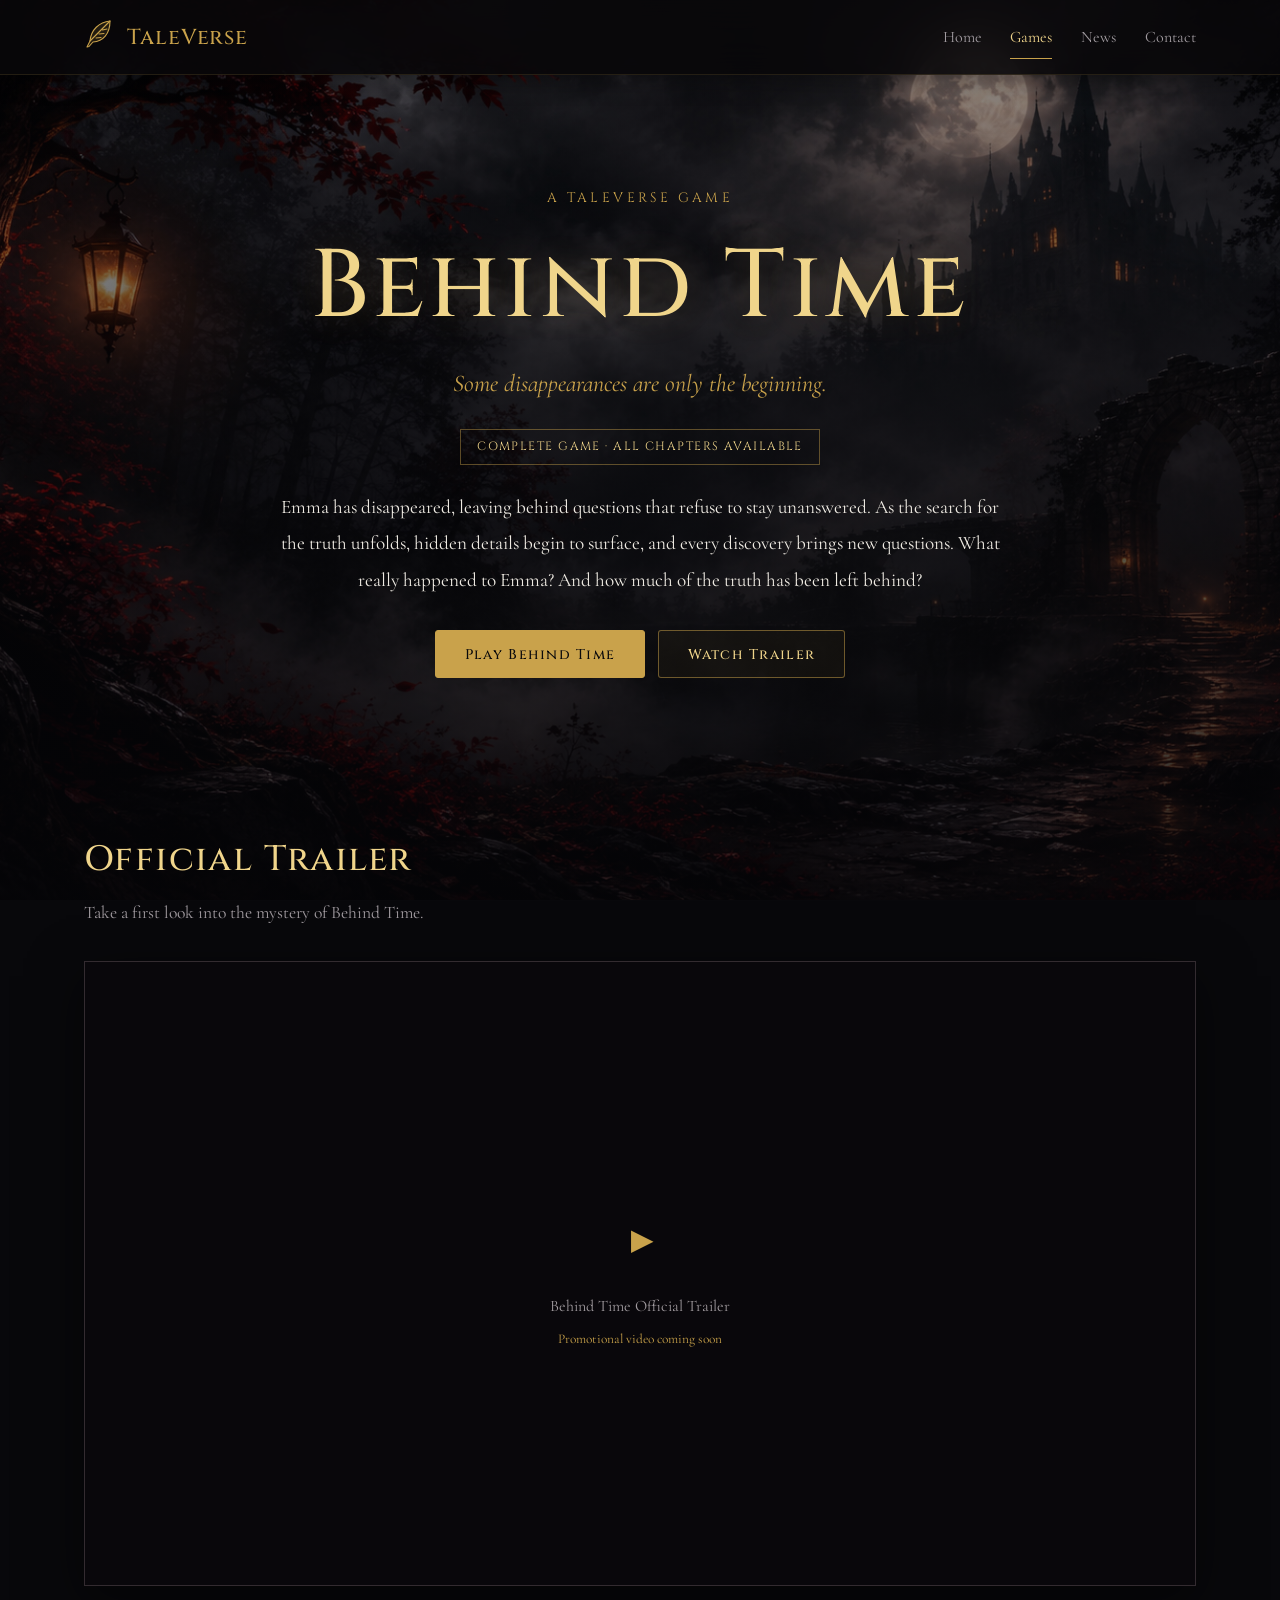
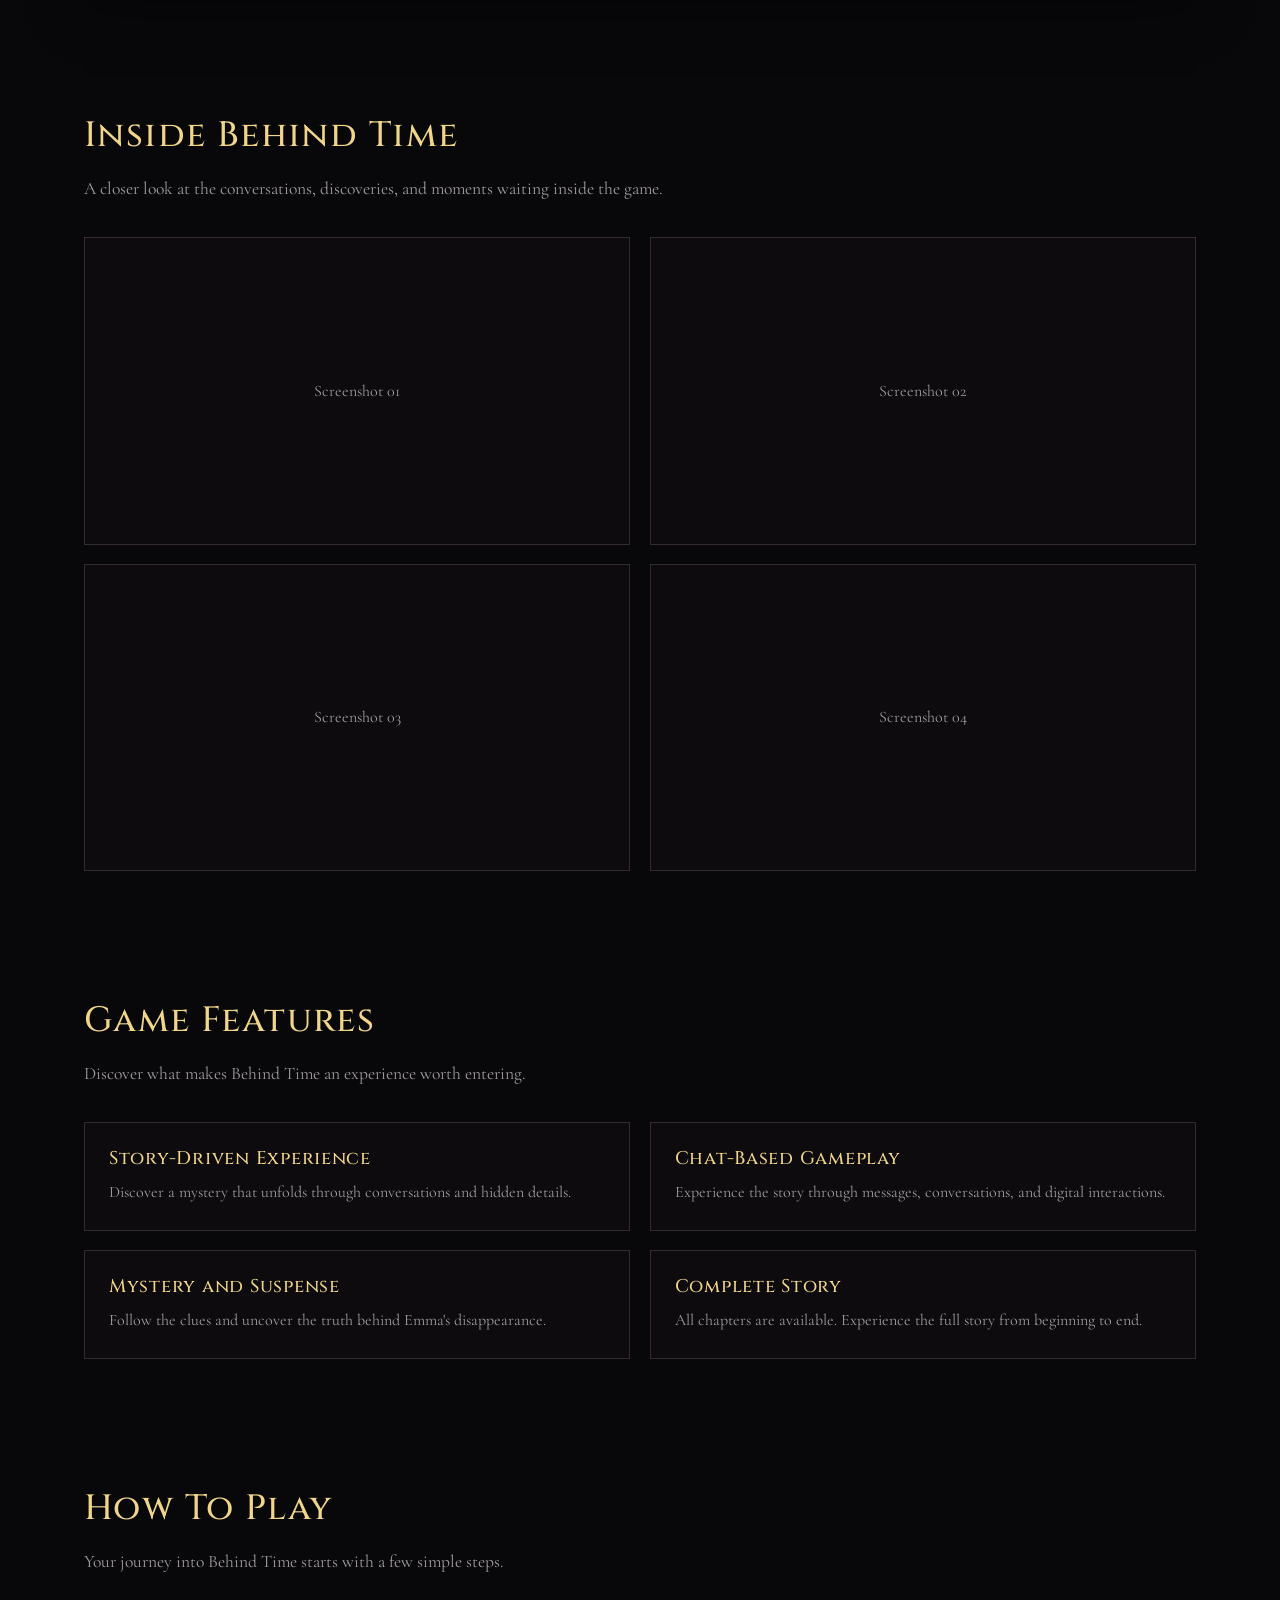
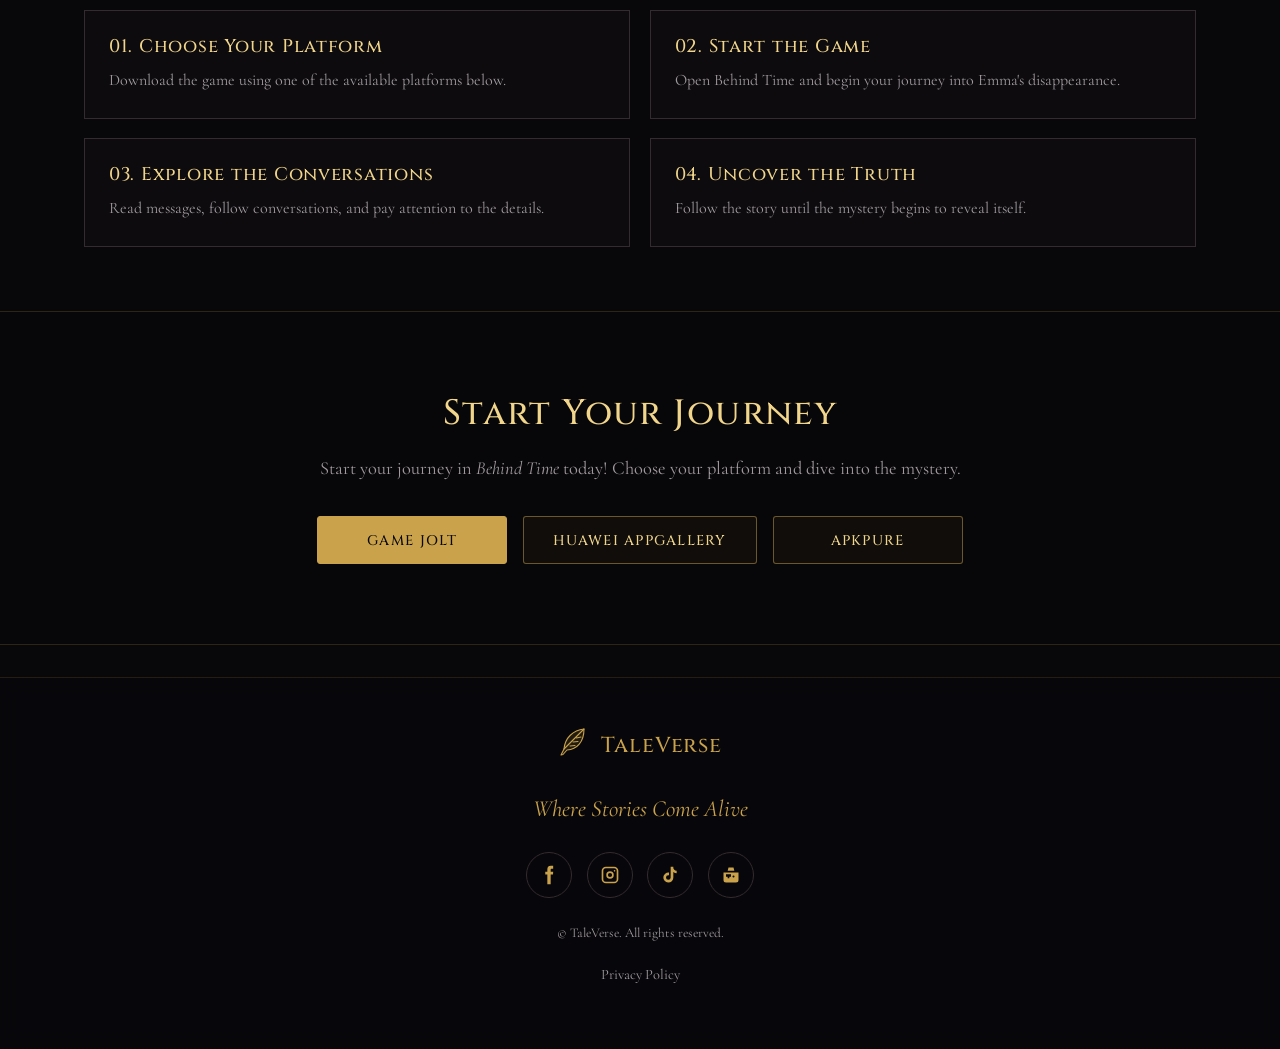
==== behind-time.html @ 03a328e4 "Rename behindTime.html to behind-time.html" ====
<!DOCTYPE html>
<html lang="en">
<head>
  <meta charset="UTF-8">
  <meta name="viewport" content="width=device-width, initial-scale=1">

  <title>Behind Time | TaleVerse</title>

  <meta name="description" content="Emma has disappeared, leaving behind questions that refuse to stay unanswered. Discover Behind Time, a mystery and psychological thriller chat-based game by TaleVerse.">

  <meta property="og:title" content="Behind Time | TaleVerse">
  <meta property="og:description" content="Some disappearances are only the beginning. Enter the mystery of Behind Time.">
  <meta name="theme-color" content="#08080b">

  <link rel="icon" href="/assets/favicon.svg">

  <link rel="preconnect" href="https://fonts.googleapis.com">
  <link rel="preconnect" href="https://fonts.gstatic.com" crossorigin>

  <link href="https://fonts.googleapis.com/css2?family=Cinzel:wght@400;500;600&family=Cormorant+Garamond:ital,wght@0,400;0,600;1,400&display=swap" rel="stylesheet">

  <link rel="stylesheet" href="/assets/style.css">

  <style>
    /* BEHIND TIME PAGE */

    .game-hero {
      min-height: 570px;
      display: flex;
      align-items: center;
      justify-content: center;
      text-align: center;
      padding: 7rem 1.5rem 6rem;
    }

    .game-hero-content {
      max-width: 850px;
      margin: auto;
    }

    .game-label {
      color: var(--gold);
      font-family: "Cinzel", serif;
      font-size: .85rem;
      letter-spacing: .25em;
      text-transform: uppercase;
    }

    .game-hero h1 {
      font-size: clamp(3rem, 9vw, 6rem);
      color: var(--gold2);
      margin: 1rem 0;
      text-shadow: 0 0 35px #c9a24b30;
    }

    .game-subtitle {
      color: var(--gold);
      font-size: 1.5rem;
      font-style: italic;
      margin-bottom: 1.5rem;
    }

    .game-description {
      max-width: 720px;
      margin: 0 auto 2rem;
      color: var(--text);
      font-size: 1.2rem;
      line-height: 1.9;
    }

    .game-status {
      display: inline-block;
      padding: .4rem 1rem;
      border: 1px solid #c9a24b70;
      color: var(--gold2);
      font-family: "Cinzel", serif;
      font-size: .75rem;
      letter-spacing: .12em;
      margin-bottom: 1.5rem;
    }

    .game-buttons {
      display: flex;
      justify-content: center;
      flex-wrap: wrap;
      gap: .8rem;
      margin-top: 2rem;
    }

    .game-section {
      padding: 4rem 0;
    }

    .section-intro {
      max-width: 700px;
      color: var(--mute);
      font-size: 1.1rem;
      margin-top: -1rem;
      margin-bottom: 2rem;
    }

    /* VIDEO */

    .video-frame {
      position: relative;
      width: 100%;
      aspect-ratio: 16 / 9;
      background: rgba(10, 8, 12, .9);
      border: 1px solid var(--line);
      overflow: hidden;
      box-shadow: 0 15px 50px #0008;
    }

    .video-placeholder {
      width: 100%;
      height: 100%;
      display: flex;
      flex-direction: column;
      align-items: center;
      justify-content: center;
      color: var(--mute);
      text-align: center;
      padding: 1.5rem;
    }

    .video-placeholder span {
      font-size: 3rem;
      color: var(--gold);
      margin-bottom: .7rem;
    }

    .video-placeholder p {
      margin: 0;
    }

    .video-placeholder small {
      color: var(--gold);
      margin-top: .5rem;
    }

    .video-frame iframe {
      position: absolute;
      inset: 0;
      width: 100%;
      height: 100%;
      border: 0;
    }

    /* SCREENSHOTS */

    .screenshots-grid {
      display: grid;
      grid-template-columns: repeat(2, minmax(0, 1fr));
      gap: 1.2rem;
    }

    .screenshot-placeholder {
      aspect-ratio: 16 / 9;
      background: rgba(15, 12, 16, .85);
      border: 1px solid var(--line);
      display: flex;
      align-items: center;
      justify-content: center;
      color: var(--mute);
      overflow: hidden;
    }

    .screenshot-placeholder img {
      width: 100%;
      height: 100%;
      object-fit: cover;
    }

    /* FEATURES AND HOW TO PLAY */

    .feature-grid {
      display: grid;
      grid-template-columns: repeat(2, minmax(0, 1fr));
      gap: 1.2rem;
    }

    .feature-item {
      background: rgba(15, 12, 16, .85);
      border: 1px solid var(--line);
      padding: 1.5rem;
      transition: border-color .3s ease;
    }

    .feature-item:hover {
      border-color: #c9a24b80;
    }

    .feature-item h3 {
      color: var(--gold2);
      font-size: 1.15rem;
      margin: 0 0 .5rem;
    }

    .feature-item p {
      color: var(--mute);
      margin: 0;
    }

    /* DOWNLOAD SECTION */

    .download-section {
      text-align: center;
      padding: 5rem 1.5rem;
      background: rgba(8, 7, 10, .78);
      border-top: 1px solid #c9a24b30;
      border-bottom: 1px solid #c9a24b30;
    }

    .download-section h2 {
      margin-bottom: 1rem;
    }

    .download-section p {
      max-width: 650px;
      margin: 0 auto 1.5rem;
      color: var(--mute);
      font-size: 1.15rem;
    }

    .platform-links {
      display: flex;
      justify-content: center;
      flex-wrap: wrap;
      gap: 1rem;
      margin-top: 2rem;
    }

    .platform-links .btn {
      min-width: 190px;
    }

    @media (max-width: 720px) {
      .game-hero {
        min-height: 480px;
        padding: 5rem 1.2rem;
      }

      .game-section {
        padding: 3rem 0;
      }

      .screenshots-grid,
      .feature-grid {
        grid-template-columns: 1fr;
      }

      .game-buttons .btn {
        width: 100%;
        max-width: 280px;
      }

      .platform-links {
        flex-direction: column;
        align-items: center;
      }

      .platform-links .btn {
        width: 100%;
        max-width: 300px;
      }
    }
  </style>
</head>

<body>

<!-- HEADER -->

<header>
  <div class="wrap">
    <a class="brand" href="/">
      <span class="logo"></span>
      TaleVerse
    </a>

    <nav aria-label="Main">
      <a href="/">Home</a>
      <a href="/games.html" aria-current="page">Games</a>
      <a href="/news.html">News</a>
      <a href="/contact.html">Contact</a>
    </nav>
  </div>
</header>


<main>

  <!-- GAME INTRODUCTION -->

  <section class="game-hero">
    <div class="game-hero-content">

      <div class="game-label">A TaleVerse Game</div>

      <h1>Behind Time</h1>

      <div class="game-subtitle">
        Some disappearances are only the beginning.
      </div>

      <div class="game-status">
        COMPLETE GAME · ALL CHAPTERS AVAILABLE
      </div>

      <p class="game-description">
        Emma has disappeared, leaving behind questions that refuse
        to stay unanswered.

        As the search for the truth unfolds, hidden details begin
        to surface, and every discovery brings new questions.

        What really happened to Emma? And how much of the truth
        has been left behind?
      </p>

      <div class="game-buttons">
        <a class="btn solid" href="#download">Play Behind Time</a>
        <a class="btn" href="#trailer">Watch Trailer</a>
      </div>

    </div>
  </section>


  <!-- PROMOTIONAL VIDEO -->

  <section class="game-section" id="trailer">
    <div class="wrap">

      <h2>Official Trailer</h2>

      <p class="section-intro">
        Take a first look into the mystery of Behind Time.
      </p>

      <div class="video-frame">

        <!-- YOUTUBE VIDEO WILL BE ADDED HERE -->

        <div class="video-placeholder">
          <span>▶</span>
          <p>Behind Time Official Trailer</p>
          <small>Promotional video coming soon</small>
        </div>

      </div>

    </div>
  </section>


  <!-- SCREENSHOTS -->

  <section class="game-section">
    <div class="wrap">

      <h2>Inside Behind Time</h2>

      <p class="section-intro">
        A closer look at the conversations, discoveries,
        and moments waiting inside the game.
      </p>

      <div class="screenshots-grid">

        <!-- GAME SCREENSHOT 1 -->
        <div class="screenshot-placeholder">
          <span>Screenshot 01</span>
        </div>

        <!-- GAME SCREENSHOT 2 -->
        <div class="screenshot-placeholder">
          <span>Screenshot 02</span>
        </div>

        <!-- GAME SCREENSHOT 3 -->
        <div class="screenshot-placeholder">
          <span>Screenshot 03</span>
        </div>

        <!-- GAME SCREENSHOT 4 -->
        <div class="screenshot-placeholder">
          <span>Screenshot 04</span>
        </div>

      </div>

    </div>
  </section>


  <!-- GAME FEATURES -->

  <section class="game-section">
    <div class="wrap">

      <h2>Game Features</h2>

      <p class="section-intro">
        Discover what makes Behind Time an experience worth entering.
      </p>

      <div class="feature-grid">

        <!-- FEATURES WILL BE ADDED LATER -->

        <div class="feature-item">
          <h3>Story-Driven Experience</h3>
          <p>Discover a mystery that unfolds through conversations and hidden details.</p>
        </div>

        <div class="feature-item">
          <h3>Chat-Based Gameplay</h3>
          <p>Experience the story through messages, conversations, and digital interactions.</p>
        </div>

        <div class="feature-item">
          <h3>Mystery and Suspense</h3>
          <p>Follow the clues and uncover the truth behind Emma's disappearance.</p>
        </div>

        <div class="feature-item">
          <h3>Complete Story</h3>
          <p>All chapters are available. Experience the full story from beginning to end.</p>
        </div>

      </div>

    </div>
  </section>


  <!-- HOW TO PLAY -->

  <section class="game-section">
    <div class="wrap">

      <h2>How To Play</h2>

      <p class="section-intro">
        Your journey into Behind Time starts with a few simple steps.
      </p>

      <div class="feature-grid">

        <div class="feature-item">
          <h3>01. Choose Your Platform</h3>
          <p>Download the game using one of the available platforms below.</p>
        </div>

        <div class="feature-item">
          <h3>02. Start the Game</h3>
          <p>Open Behind Time and begin your journey into Emma's disappearance.</p>
        </div>

        <div class="feature-item">
          <h3>03. Explore the Conversations</h3>
          <p>Read messages, follow conversations, and pay attention to the details.</p>
        </div>

        <div class="feature-item">
          <h3>04. Uncover the Truth</h3>
          <p>Follow the story until the mystery begins to reveal itself.</p>
        </div>

      </div>

    </div>
  </section>


  <!-- DOWNLOAD LINKS -->

  <section class="download-section" id="download">

    <div class="wrap">

      <h2>Start Your Journey</h2>

      <p>
        Start your journey in <em>Behind Time</em> today!
        Choose your platform and dive into the mystery.
      </p>

      <div class="platform-links">

        <a class="btn solid"
           href="https://gamejolt.com/games/behindTime/989011"
           target="_blank"
           rel="noopener noreferrer">
          GAME JOLT
        </a>

        <a class="btn"
           href="https://appgallery.huawei.com/app/C116496701"
           target="_blank"
           rel="noopener noreferrer">
          HUAWEI APPGALLERY
        </a>

        <a class="btn"
           href="https://apkpure.com/p/com.taleverse.behindtime"
           target="_blank"
           rel="noopener noreferrer">
          APKPURE
        </a>

      </div>

    </div>

  </section>

</main>


<!-- FOOTER -->

<footer>
  <div class="wrap">

    <div class="brand" style="justify-content:center">
      <span class="logo"></span>
      TaleVerse
    </div>

    <p class="tag" data-site="tagline"></p>

    <div class="socials" style="justify-content:center"></div>

    <small data-site="footer_note"></small>

    <p style="margin-top:1rem;font-size:.9rem">
      <a href="/privacy.html"
         style="color:var(--mute);text-decoration:none">
        Privacy Policy
      </a>
    </p>

  </div>
</footer>

<script src="/assets/app.js"></script>

</body>
</html>
---- assets/style.css ----
:root {
  --bg: #08080b;
  --panel: #151318;
  --panel-hover: #1d1920;
  --line: #332b30;
  --gold: #c9a24b;
  --gold2: #f0d58b;
  --text: #eeeae2;
  --mute: #a19ba0;
  --glow: #c9a24b30;
}

* {
  box-sizing: border-box;
}

html {
  scroll-behavior: smooth;
}

body {
  margin: 0;
  position: relative;
  background: #08080b;
  color: var(--text);
  font: 1rem/1.75 "Cormorant Garamond", Georgia, serif;
}

/* CINEMATIC BACKGROUND */

body::before {
  content: "";
  position: fixed;
  inset: 0;
  z-index: 0;
  pointer-events: none;

  background:
    linear-gradient(
      180deg,
      rgba(5, 5, 8, .42) 0%,
      rgba(5, 5, 8, .58) 40%,
      rgba(5, 5, 8, .82) 100%
    ),
    url("/assets/uploads/talverse_background.jpg");

  background-size: cover;
  background-position: center 25%;
  background-repeat: no-repeat;
}

body > * {
  position: relative;
  z-index: 1;
}

h1, h2, h3, .brand {
  font-family: "Cinzel", "Times New Roman", serif;
  font-weight: 500;
  letter-spacing: .04em;
  line-height: 1.25;
}

a {
  color: var(--gold2);
}

a:focus-visible,
button:focus-visible,
input:focus-visible,
textarea:focus-visible {
  outline: 2px solid var(--gold);
  outline-offset: 4px;
}

.wrap {
  max-width: 1160px;
  margin: 0 auto;
  padding: 0 1.5rem;
}

/* HEADER */

header {
  border-bottom: 1px solid #c9a24b25;
  position: sticky;
  top: 0;
  background: rgba(8, 7, 10, .88);
  backdrop-filter: blur(18px);
  -webkit-backdrop-filter: blur(18px);
  z-index: 5;
  box-shadow: 0 5px 25px #0005;
}

header .wrap {
  display: flex;
  align-items: center;
  justify-content: space-between;
  min-height: 74px;
}

.brand {
  display: flex;
  align-items: center;
  gap: .7rem;
  color: var(--gold);
  text-decoration: none;
  font-size: 1.35rem;
  transition: .3s ease;
}

.brand:hover {
  color: var(--gold2);
}

.brand svg {
  width: 32px;
  height: 32px;
}

nav {
  display: flex;
  align-items: center;
  gap: 1.8rem;
}

nav a {
  color: var(--mute);
  text-decoration: none;
  margin: 0;
  padding: .45rem 0;
  border-bottom: 1px solid transparent;
  transition: color .25s ease, border-color .25s ease;
}

nav a:hover,
nav a[aria-current] {
  border-color: var(--gold);
  color: var(--gold2);
}

/* HERO */

.hero {
  text-align: center;
  padding: 8rem 0 6rem;
  position: relative;
}

.hero .logo svg {
  width: 104px;
  height: 104px;
  filter: drop-shadow(0 0 25px #c9a24b66);
}

.hero h1 {
  font-size: clamp(2.8rem, 8vw, 5.5rem);
  margin: 1.2rem 0 .4rem;
  color: var(--gold2);
  text-shadow: 0 0 35px #c9a24b30;
}

.tag {
  font-size: 1.45rem;
  font-style: italic;
  color: var(--gold);
}

.intro {
  max-width: 660px;
  margin: 1.5rem auto 2.3rem;
  color: var(--mute);
  font-size: 1.1rem;
}

/* BUTTONS */

.btn {
  display: inline-flex;
  align-items: center;
  justify-content: center;
  padding: .85rem 1.8rem;
  border: 1px solid #c9a24b80;
  border-radius: 3px;
  color: var(--gold2);
  background: #c9a24b0c;
  text-decoration: none;
  font: 500 .88rem "Cinzel", serif;
  letter-spacing: .09em;
  cursor: pointer;
  transition: all .3s ease;
}

.btn:hover {
  background: var(--gold);
  border-color: var(--gold);
  color: #09090b;
  box-shadow: 0 5px 25px var(--glow);
  transform: translateY(-2px);
}

.btn.solid {
  background: var(--gold);
  color: #09090b;
  border-color: var(--gold);
}

.btn.solid:hover {
  background: var(--gold2);
  border-color: var(--gold2);
}

/* SECTIONS */

section {
  padding: 4.5rem 0;
}

h2 {
  font-size: clamp(1.7rem, 4vw, 2.2rem);
  color: var(--gold2);
  margin: 0 0 2rem;
}

/* GAME GRID */

.grid {
  display: grid;
  grid-template-columns: repeat(auto-fit, minmax(min(100%, 320px), 1fr));
  gap: 1.8rem;
  align-items: stretch;
}

/* GAME CARDS */

.card {
  background: rgba(15, 12, 16, .88);
  border: 1px solid var(--line);
  border-radius: 5px;
  overflow: hidden;
  display: flex;
  flex-direction: column;
  min-width: 0;
  transition:
    transform .35s ease,
    border-color .35s ease,
    box-shadow .35s ease;
  backdrop-filter: blur(8px);
  -webkit-backdrop-filter: blur(8px);
}

.card:hover {
  transform: translateY(-7px);
  border-color: #c9a24b80;
  box-shadow: 0 18px 45px #0008, 0 0 25px #c9a24b0b;
}

/* GAME ARTWORK */

.card .img {
  position: relative;
  width: 100%;
  aspect-ratio: 16 / 10;
  min-height: 0;
  flex: none;
  overflow: hidden;
  display: grid;
  place-items: center;
  background: rgba(8, 7, 10, .85);
}

.card .img img {
  width: 100%;
  height: 100%;
  object-fit: contain;
}

.card .img svg {
  width: 56px;
  opacity: .5;
}

/* CARD CONTENT */

.card .body {
  padding: 1.5rem;
  display: flex;
  flex-direction: column;
  align-items: flex-start;
  gap: .7rem;
  flex: 1;
}

.card h3 {
  margin: 0;
  font-size: 1.4rem;
  color: var(--text);
}

.card p {
  margin: 0;
  color: var(--mute);
  font-size: 1.05rem;
}

.meta {
  font-size: .9rem;
  color: var(--gold);
  letter-spacing: .03em;
}

.card .btn {
  margin-top: auto;
  align-self: stretch;
  text-align: center;
}

/* FEATURED CARD */

.card.featured {
  grid-column: auto;
  flex-direction: column;
}

.card.featured .img {
  flex: none;
  aspect-ratio: 16 / 10;
  min-height: 0;
}

.card.featured .body {
  flex: 1;
  justify-content: flex-start;
}

.more {
  margin-top: 1.8rem;
  text-align: right;
}

/* CONTACT FORM */

form {
  display: grid;
  gap: 1rem;
  max-width: 620px;
}

label {
  display: grid;
  gap: .4rem;
  color: var(--mute);
}

input,
textarea {
  width: 100%;
  background: rgba(15, 12, 16, .92);
  border: 1px solid var(--line);
  border-radius: 3px;
  color: var(--text);
  padding: .85rem 1rem;
  font: inherit;
  transition: border-color .25s ease, box-shadow .25s ease;
}

input:focus,
textarea:focus {
  border-color: var(--gold);
  box-shadow: 0 0 0 3px #c9a24b15;
  outline: none;
}

textarea {
  min-height: 140px;
  resize: vertical;
}

#status {
  min-height: 1.5rem;
  color: var(--gold2);
}

.hp {
  position: absolute;
  left: -9999px;
}

/* SOCIAL LINKS */

.socials {
  display: flex;
  gap: .9rem;
  flex-wrap: wrap;
  margin: 1.2rem 0;
}

.socials a {
  display: inline-grid;
  place-items: center;
  width: 46px;
  height: 46px;
  border: 1px solid var(--line);
  border-radius: 50%;
  color: var(--gold);
  transition: all .3s ease;
}

.socials a:hover {
  border-color: var(--gold);
  background: #c9a24b18;
  color: var(--gold2);
  transform: translateY(-3px);
  box-shadow: 0 5px 18px var(--glow);
}

.socials svg {
  width: 20px;
  height: 20px;
  fill: currentColor;
}

/* FOOTER */

footer {
  border-top: 1px solid #c9a24b25;
  padding: 3rem 0;
  text-align: center;
  color: var(--mute);
  margin-top: 2rem;
  background: rgba(8, 7, 10, .82);
  backdrop-filter: blur(10px);
  -webkit-backdrop-filter: blur(10px);
}

/* DIALOG */

dialog {
  max-width: 700px;
  width: 92%;
  background: var(--panel);
  color: var(--text);
  border: 1px solid var(--gold);
  border-radius: 5px;
  padding: 2rem;
  box-shadow: 0 20px 80px #000b;
}

dialog::backdrop {
  background: #000d;
  backdrop-filter: blur(5px);
}

dialog img {
  max-width: 100%;
}

/* MOBILE */

@media (max-width: 720px) {
  body::before {
    background-position: center top;
  }

  header .wrap {
    min-height: 68px;
  }

  nav {
    gap: .9rem;
  }

  nav a {
    font-size: .9rem;
  }

  .hero {
    padding: 5rem 0 4rem;
  }

  section {
    padding: 3.5rem 0;
  }

  .grid {
    grid-template-columns: 1fr;
    gap: 1.3rem;
  }

  .card.featured {
    flex-direction: column;
  }

  .more {
    text-align: center;
  }
}

@media (max-width: 420px) {
  header .wrap {
    flex-direction: column;
    justify-content: center;
    gap: .4rem;
    padding-top: .7rem;
    padding-bottom: .7rem;
  }

  nav {
    gap: 1.2rem;
  }

  .hero h1 {
    font-size: 2.7rem;
  }
}

/* ACCESSIBILITY */

@media (prefers-reduced-motion: reduce) {
  *,
  *::before,
  *::after {
    transition: none !important;
    animation: none !important;
    scroll-behavior: auto !important;
  }
}
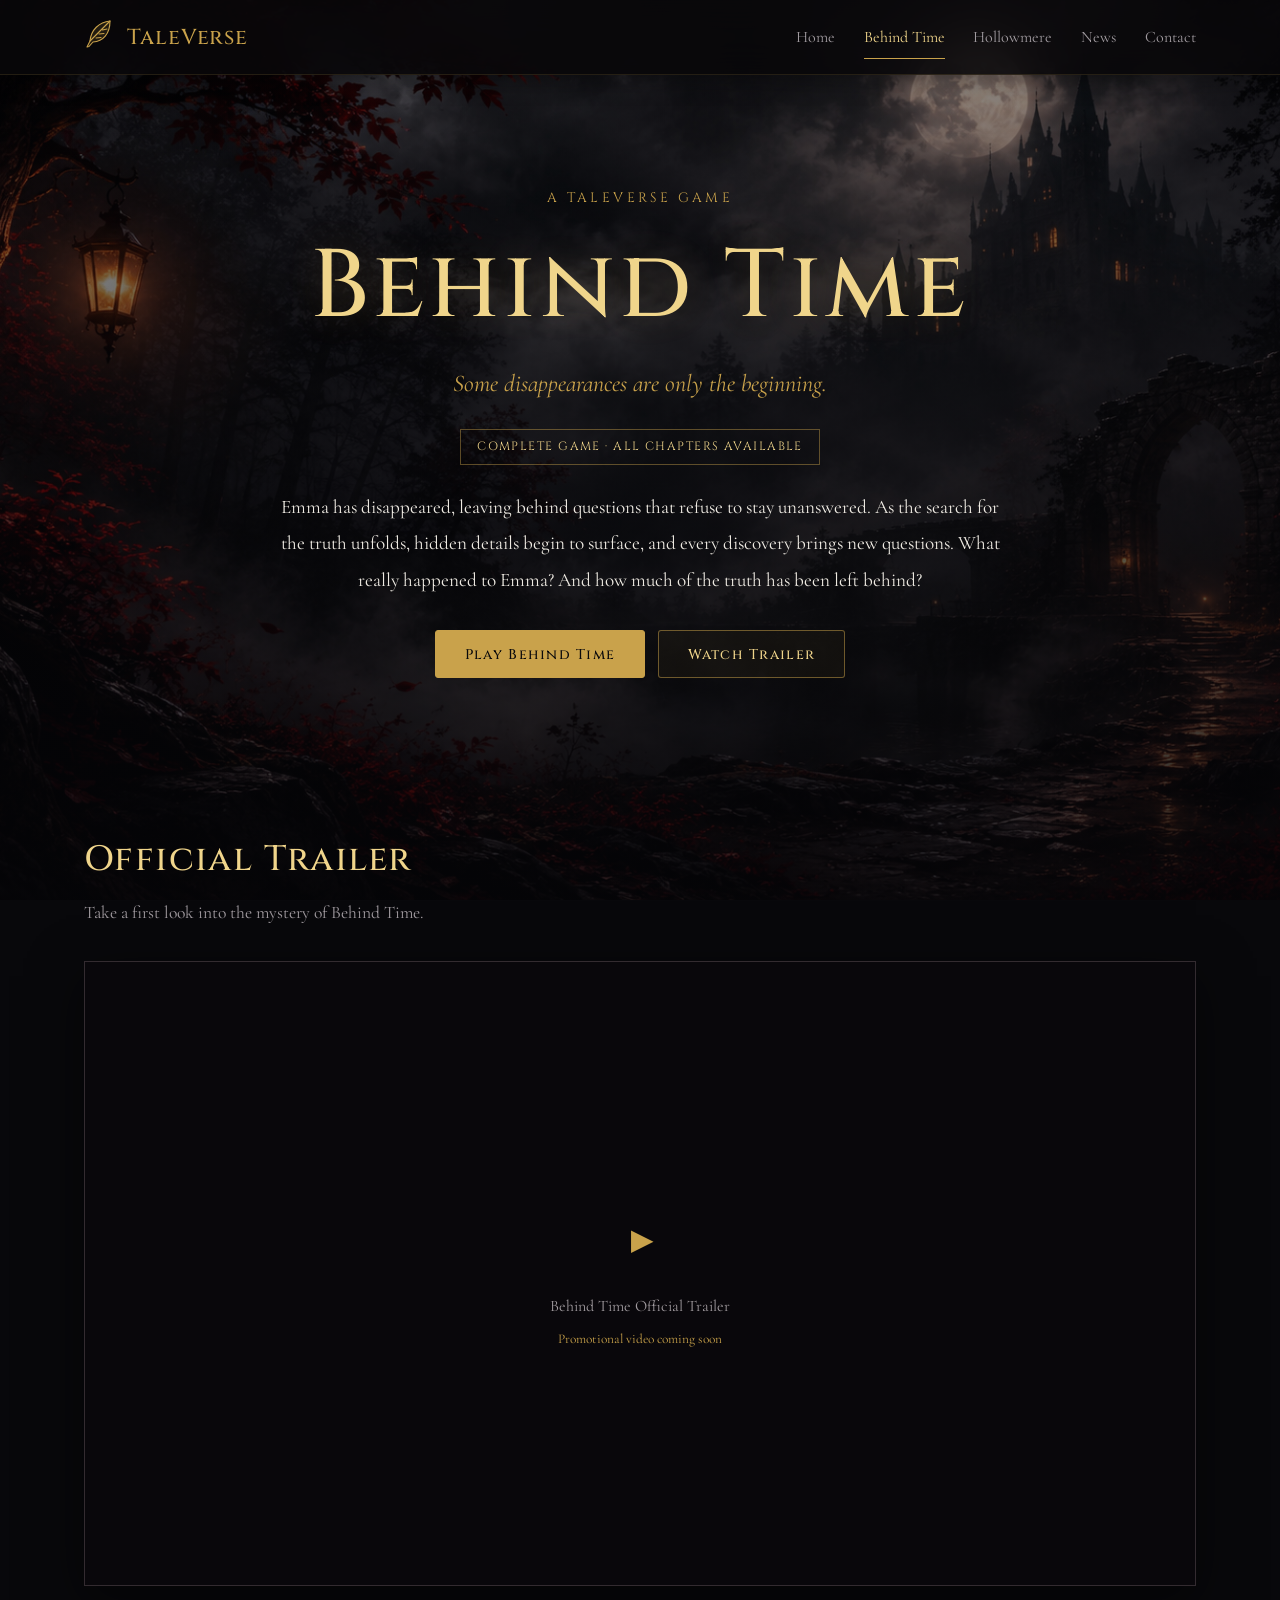
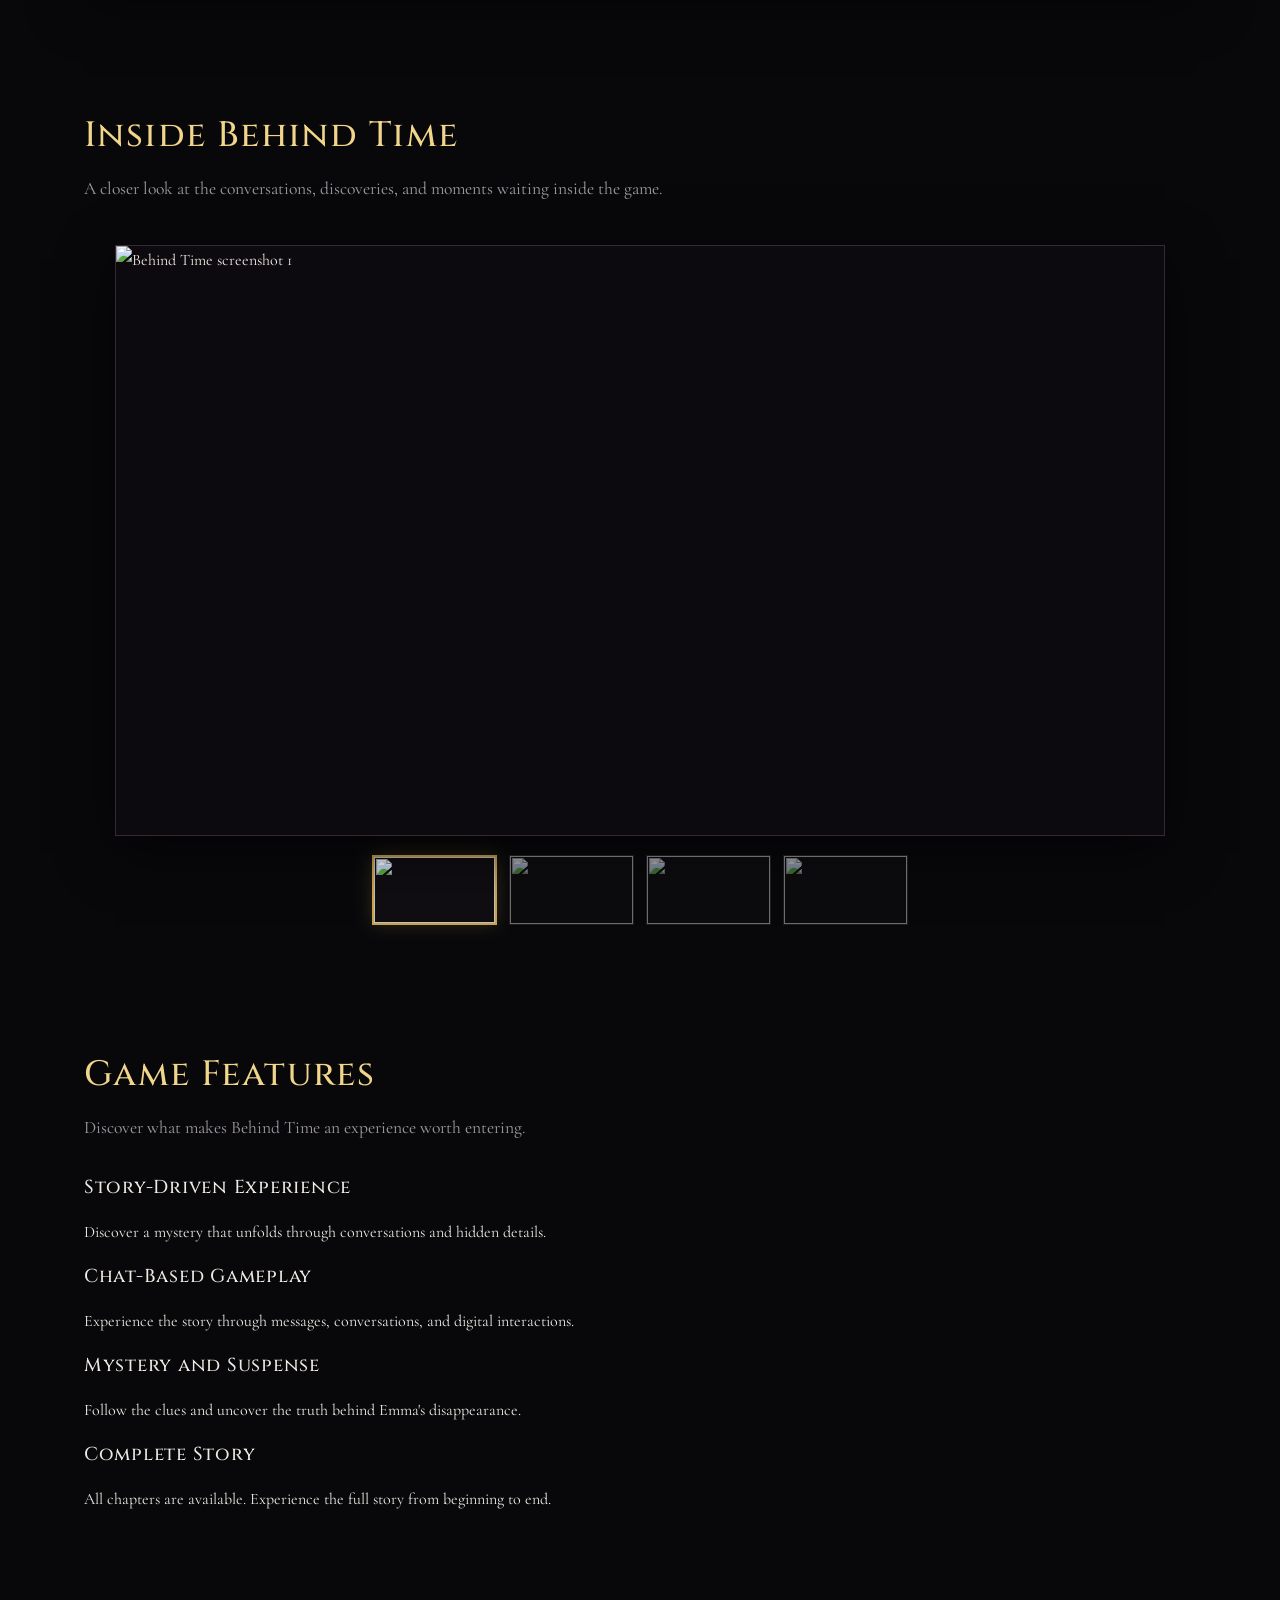
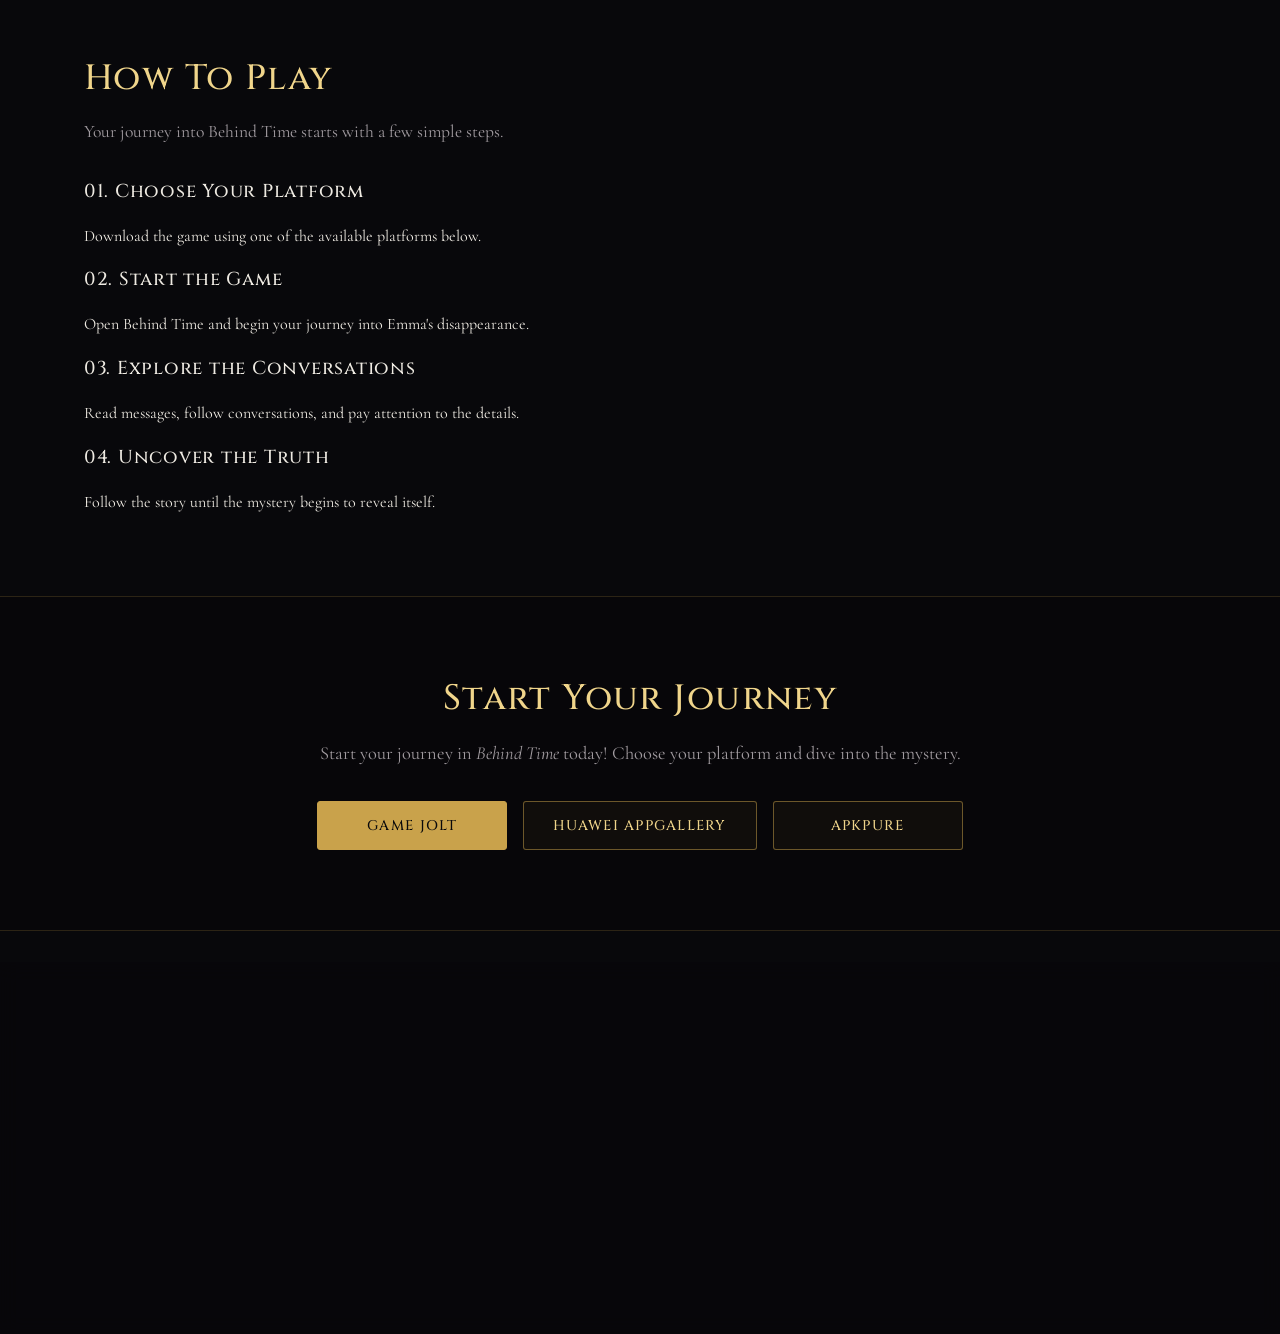
==== commit ddd4e369: "Update behind-time.html" ====
--- a/behind-time.html
+++ b/behind-time.html
@@ -147,59 +147,75 @@
       border: 0;
     }
 
-    /* SCREENSHOTS */
-
-    .screenshots-grid {
-      display: grid;
-      grid-template-columns: repeat(2, minmax(0, 1fr));
-      gap: 1.2rem;
-    }
-
-    .screenshot-placeholder {
+    /* SCREENSHOT GALLERY */
+
+    .screenshot-gallery {
+      max-width: 1050px;
+      margin: 2.5rem auto 0;
+    }
+
+    .screenshot-main {
+      position: relative;
+      width: 100%;
       aspect-ratio: 16 / 9;
-      background: rgba(15, 12, 16, .85);
+      overflow: hidden;
+      background: rgba(15, 12, 16, .9);
       border: 1px solid var(--line);
-      display: flex;
-      align-items: center;
-      justify-content: center;
-      color: var(--mute);
-      overflow: hidden;
-    }
-
-    .screenshot-placeholder img {
+      box-shadow: 0 15px 50px #0009;
+      cursor: zoom-in;
+    }
+
+    .screenshot-main img {
       width: 100%;
       height: 100%;
+      object-fit: contain;
+      display: block;
+      opacity: 1;
+      transform: scale(1);
+      transition: opacity .35s ease, transform .5s ease;
+    }
+
+    .screenshot-main img.changing {
+      opacity: 0;
+      transform: scale(1.025);
+    }
+
+    .screenshot-thumbnails {
+      display: flex;
+      justify-content: center;
+      gap: 12px;
+      margin-top: 1.2rem;
+      flex-wrap: wrap;
+    }
+
+    .screenshot-thumb {
+      width: 125px;
+      aspect-ratio: 16 / 9;
+      padding: 0;
+      overflow: hidden;
+      cursor: pointer;
+      background: #100d12;
+      border: 1px solid var(--line);
+      opacity: .55;
+      transition: opacity .3s ease, border-color .3s ease, transform .3s ease;
+    }
+
+    .screenshot-thumb img {
+      width: 100%;
+      height: 100%;
+      display: block;
       object-fit: cover;
     }
 
-    /* FEATURES AND HOW TO PLAY */
-
-    .feature-grid {
-      display: grid;
-      grid-template-columns: repeat(2, minmax(0, 1fr));
-      gap: 1.2rem;
-    }
-
-    .feature-item {
-      background: rgba(15, 12, 16, .85);
-      border: 1px solid var(--line);
-      padding: 1.5rem;
-      transition: border-color .3s ease;
-    }
-
-    .feature-item:hover {
-      border-color: #c9a24b80;
-    }
-
-    .feature-item h3 {
-      color: var(--gold2);
-      font-size: 1.15rem;
-      margin: 0 0 .5rem;
-    }
-
-    .feature-item p {
-      color: var(--mute);
-      margin: 0;
+    .screenshot-thumb:hover {
+      opacity: .9;
+      transform: translateY(-3px);
+    }
+
+    .screenshot-thumb.active {
+      opacity: 1;
+      border: 2px solid var(--gold);
+      box-shadow: 0 0 18px #c9a24b35;
     }
 
     /* DOWNLOAD SECTION */
@@ -235,6 +251,8 @@
       min-width: 190px;
     }
 
+    /* MOBILE */
+
     @media (max-width: 720px) {
       .game-hero {
         min-height: 480px;
@@ -245,7 +263,6 @@
         padding: 3rem 0;
       }
 
-      .screenshots-grid,
       .feature-grid {
         grid-template-columns: 1fr;
       }
@@ -264,7 +281,16 @@
         width: 100%;
         max-width: 300px;
       }
-    }
+
+      .screenshot-thumb {
+        width: 85px;
+      }
+
+      .screenshot-thumbnails {
+        gap: 8px;
+      }
+    }
+
   </style>
 </head>
 
@@ -281,7 +307,8 @@
 
     <nav aria-label="Main">
       <a href="/">Home</a>
-      <a href="/games.html" aria-current="page">Games</a>
+      <a href="/behind-time.html" aria-current="page">Behind Time</a>
+      <a href="/hollowmere.html">Hollowmere</a>
       <a href="/news.html">News</a>
       <a href="/contact.html">Contact</a>
     </nav>
@@ -367,26 +394,50 @@
         and moments waiting inside the game.
       </p>
 
-      <div class="screenshots-grid">
-
-        <!-- GAME SCREENSHOT 1 -->
-        <div class="screenshot-placeholder">
-          <span>Screenshot 01</span>
-        </div>
-
-        <!-- GAME SCREENSHOT 2 -->
-        <div class="screenshot-placeholder">
-          <span>Screenshot 02</span>
-        </div>
-
-        <!-- GAME SCREENSHOT 3 -->
-        <div class="screenshot-placeholder">
-          <span>Screenshot 03</span>
-        </div>
-
-        <!-- GAME SCREENSHOT 4 -->
-        <div class="screenshot-placeholder">
-          <span>Screenshot 04</span>
+      <div class="screenshot-gallery">
+
+        <!-- MAIN SCREENSHOT -->
+
+        <div class="screenshot-main" id="screenshot-main">
+          <img
+            id="main-screenshot"
+            src="/assets/uploads/behind-time-01.jpg"
+            alt="Behind Time screenshot 1"
+          >
+        </div>
+
+        <!-- SCREENSHOT THUMBNAILS -->
+
+        <div class="screenshot-thumbnails">
+
+          <button class="screenshot-thumb active"
+                  type="button"
+                  data-image="/assets/uploads/behind-time-01.jpg"
+                  aria-label="Show screenshot 1">
+            <img src="/assets/uploads/behind-time-01.jpg" alt="">
+          </button>
+
+          <button class="screenshot-thumb"
+                  type="button"
+                  data-image="/assets/uploads/behind-time-02.jpg"
+                  aria-label="Show screenshot 2">
+            <img src="/assets/uploads/behind-time-02.jpg" alt="">
+          </button>
+
+          <button class="screenshot-thumb"
+                  type="button"
+                  data-image="/assets/uploads/behind-time-03.jpg"
+                  aria-label="Show screenshot 3">
+            <img src="/assets/uploads/behind-time-03.jpg" alt="">
+          </button>
+
+          <button class="screenshot-thumb"
+                  type="button"
+                  data-image="/assets/uploads/behind-time-04.jpg"
+                  aria-label="Show screenshot 4">
+            <img src="/assets/uploads/behind-time-04.jpg" alt="">
+          </button>
+
         </div>
 
       </div>
@@ -407,8 +458,6 @@
       </p>
 
       <div class="feature-grid">
-
-        <!-- FEATURES WILL BE ADDED LATER -->
 
         <div class="feature-item">
           <h3>Story-Driven Experience</h3>
@@ -546,6 +595,57 @@
   </div>
 </footer>
 
+
+<!-- SCREENSHOT GALLERY SCRIPT -->
+
+<script>
+document.addEventListener("DOMContentLoaded", () => {
+
+  const mainImage = document.getElementById("main-screenshot");
+  const mainContainer = document.getElementById("screenshot-main");
+  const thumbnails = document.querySelectorAll(".screenshot-thumb");
+
+  if (!mainImage || !mainContainer || !thumbnails.length) return;
+
+  thumbnails.forEach((thumbnail) => {
+
+    thumbnail.addEventListener("click", () => {
+
+      const imagePath = thumbnail.dataset.image;
+
+      if (mainImage.getAttribute("src") === imagePath) return;
+
+      thumbnails.forEach(item => item.classList.remove("active"));
+      thumbnail.classList.add("active");
+
+      mainImage.classList.add("changing");
+
+      const newImage = new Image();
+
+      newImage.onload = () => {
+        mainImage.src = imagePath;
+        mainImage.alt = thumbnail.getAttribute("aria-label") || "Behind Time screenshot";
+        mainImage.classList.remove("changing");
+      };
+
+      newImage.onerror = () => {
+        mainImage.classList.remove("changing");
+        console.error("Could not load screenshot:", imagePath);
+      };
+
+      newImage.src = imagePath;
+
+    });
+
+  });
+
+  mainContainer.addEventListener("click", () => {
+    window.open(mainImage.src, "_blank", "noopener");
+  });
+
+});
+</script>
+
 <script src="/assets/app.js"></script>
 
 </body>
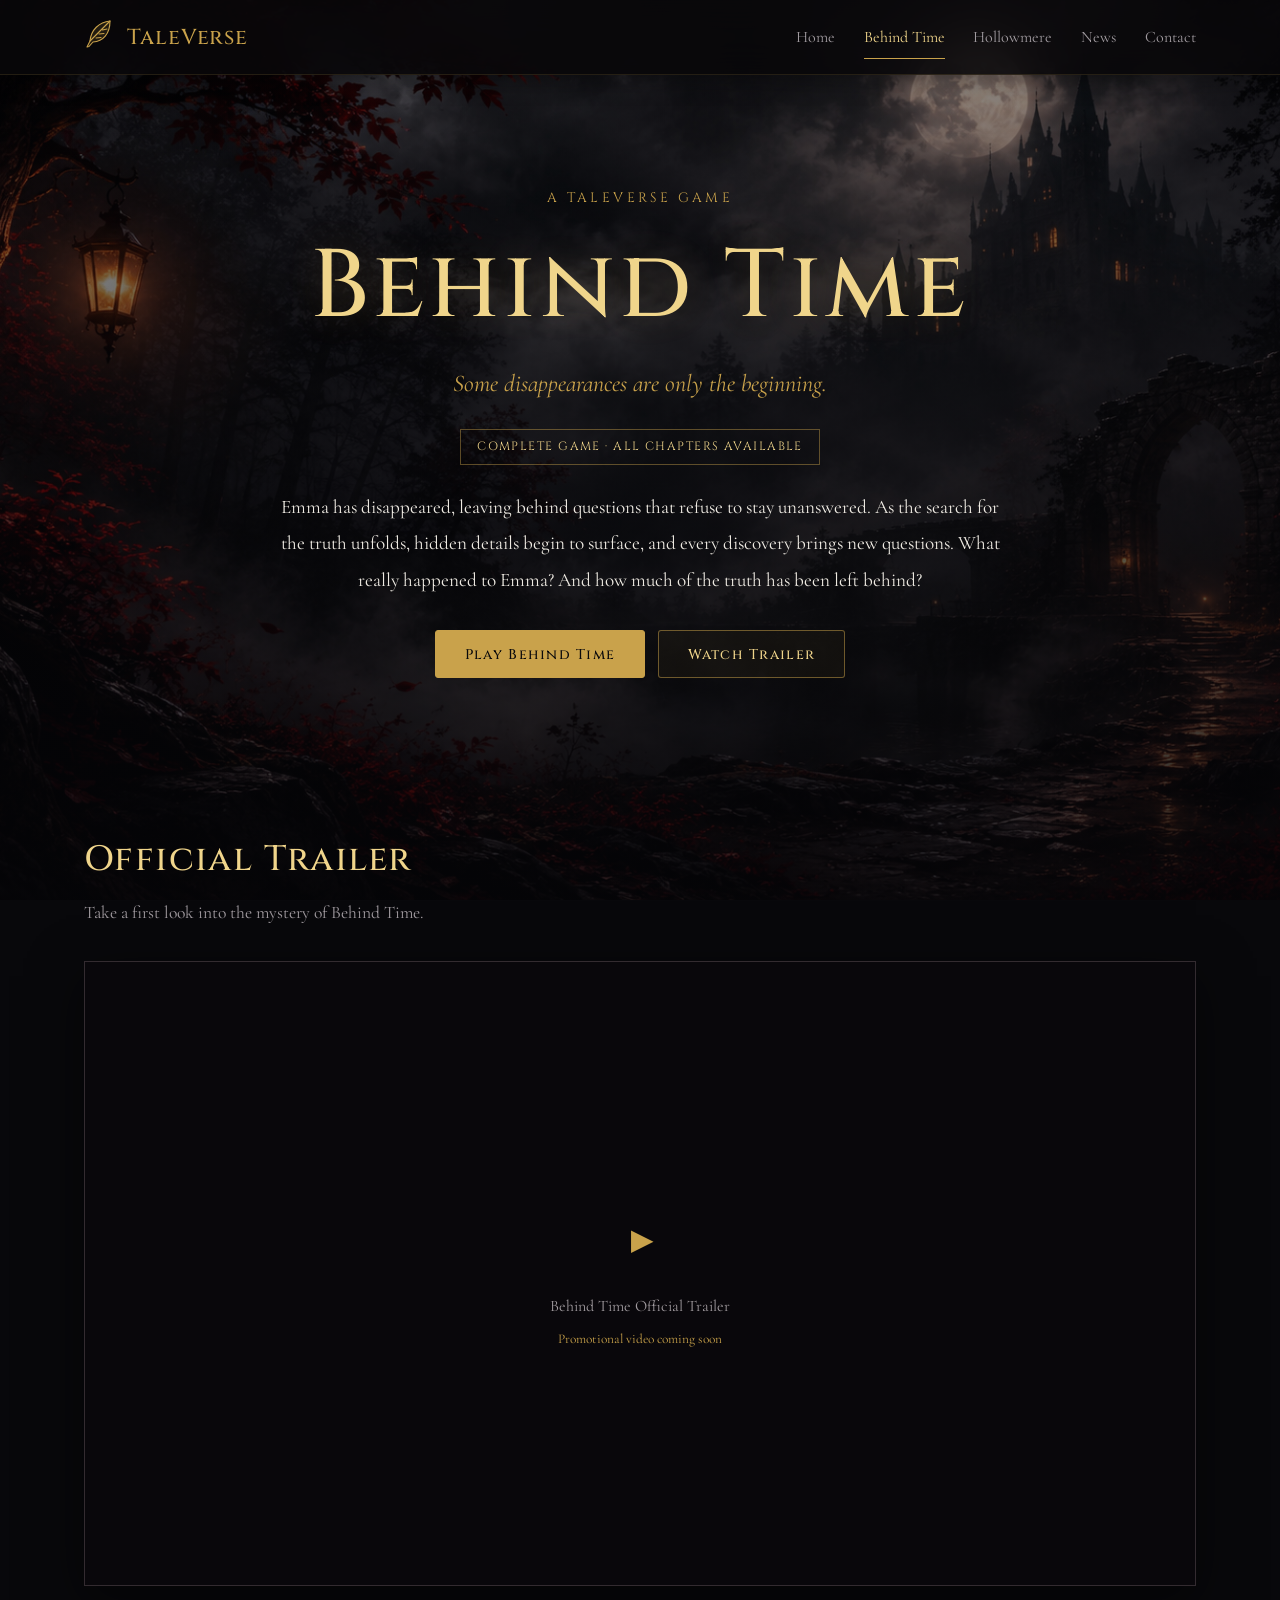
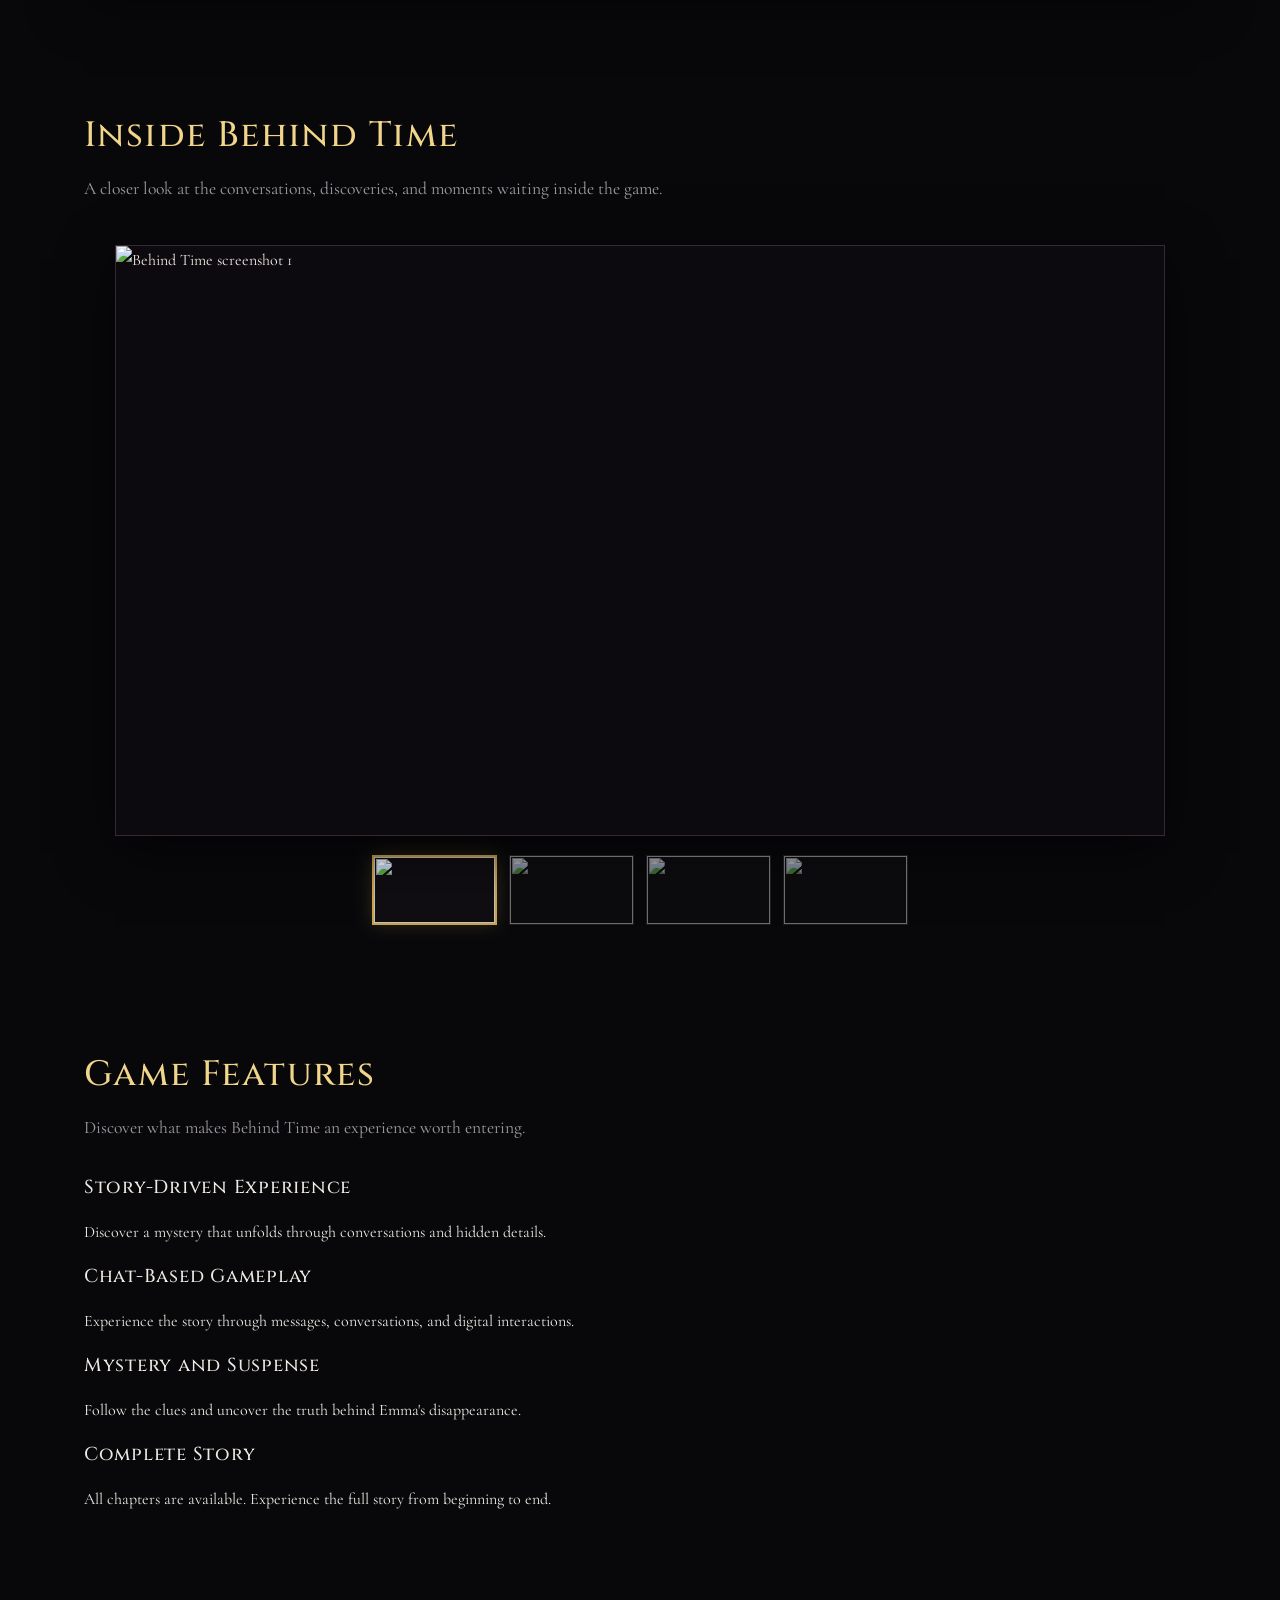
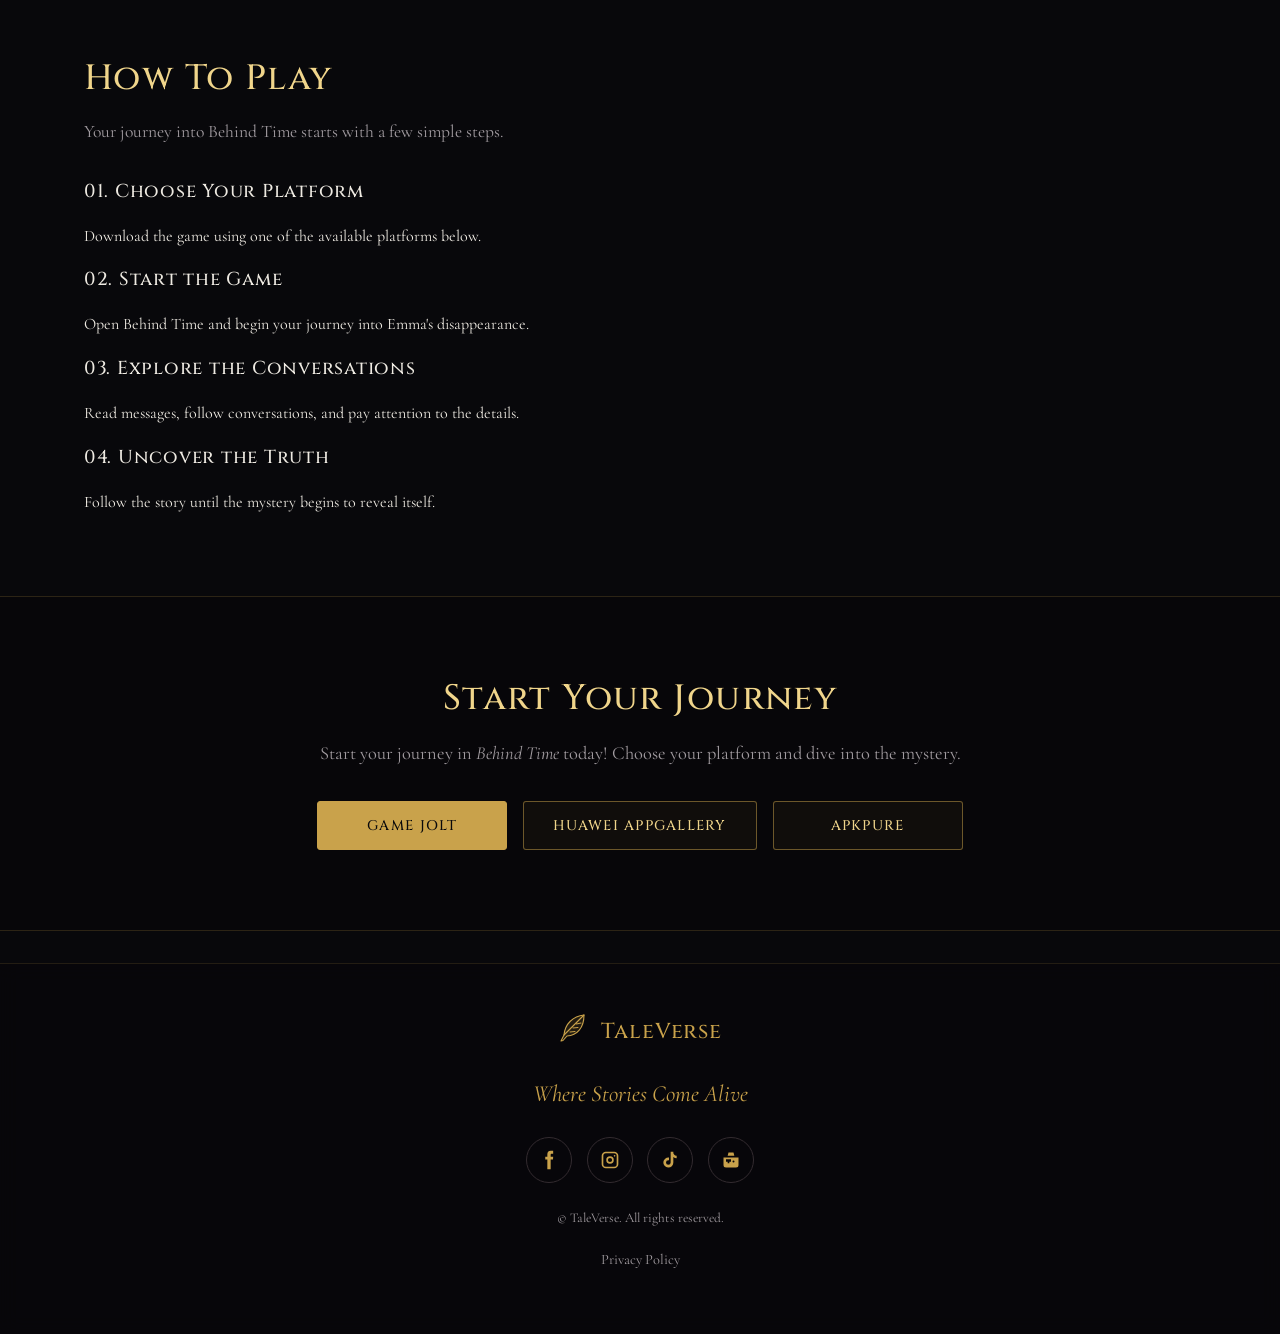
==== commit 8a4887c0: "Update behind-time.html" ====
--- a/behind-time.html
+++ b/behind-time.html
@@ -599,51 +599,71 @@
 <!-- SCREENSHOT GALLERY SCRIPT -->
 
 <script>
+
 document.addEventListener("DOMContentLoaded", () => {
-
   const mainImage = document.getElementById("main-screenshot");
   const mainContainer = document.getElementById("screenshot-main");
-  const thumbnails = document.querySelectorAll(".screenshot-thumb");
-
-  if (!mainImage || !mainContainer || !thumbnails.length) return;
-
-  thumbnails.forEach((thumbnail) => {
-
-    thumbnail.addEventListener("click", () => {
-
-      const imagePath = thumbnail.dataset.image;
-
-      if (mainImage.getAttribute("src") === imagePath) return;
-
-      thumbnails.forEach(item => item.classList.remove("active"));
-      thumbnail.classList.add("active");
-
+  const thumbnails = Array.from(
+    document.querySelectorAll(".screenshot-thumb")
+  );
+
+  if (!mainImage || !mainContainer || thumbnails.length === 0) return;
+
+  let currentIndex = 0;
+  let slideTimer;
+
+  function showScreenshot(index) {
+    const thumbnail = thumbnails[index];
+    const imagePath = thumbnail.dataset.image;
+
+    const newImage = new Image();
+
+    newImage.onload = () => {
       mainImage.classList.add("changing");
 
-      const newImage = new Image();
-
-      newImage.onload = () => {
+      setTimeout(() => {
         mainImage.src = imagePath;
         mainImage.alt = thumbnail.getAttribute("aria-label") || "Behind Time screenshot";
+
+        thumbnails.forEach(item => item.classList.remove("active"));
+        thumbnail.classList.add("active");
+
         mainImage.classList.remove("changing");
-      };
-
-      newImage.onerror = () => {
-        mainImage.classList.remove("changing");
-        console.error("Could not load screenshot:", imagePath);
-      };
-
-      newImage.src = imagePath;
-
+        currentIndex = index;
+      }, 350);
+    };
+
+    newImage.onerror = () => {
+      console.error("Could not load screenshot:", imagePath);
+    };
+
+    newImage.src = imagePath;
+  }
+
+  function nextScreenshot() {
+    const nextIndex = (currentIndex + 1) % thumbnails.length;
+    showScreenshot(nextIndex);
+  }
+
+  function startSlideshow() {
+    clearInterval(slideTimer);
+    slideTimer = setInterval(nextScreenshot, 5000);
+  }
+
+  thumbnails.forEach((thumbnail, index) => {
+    thumbnail.addEventListener("click", () => {
+      showScreenshot(index);
+      startSlideshow();
     });
-
   });
 
   mainContainer.addEventListener("click", () => {
     window.open(mainImage.src, "_blank", "noopener");
   });
 
+  startSlideshow();
 });
+
 </script>
 
 <script src="/assets/app.js"></script>
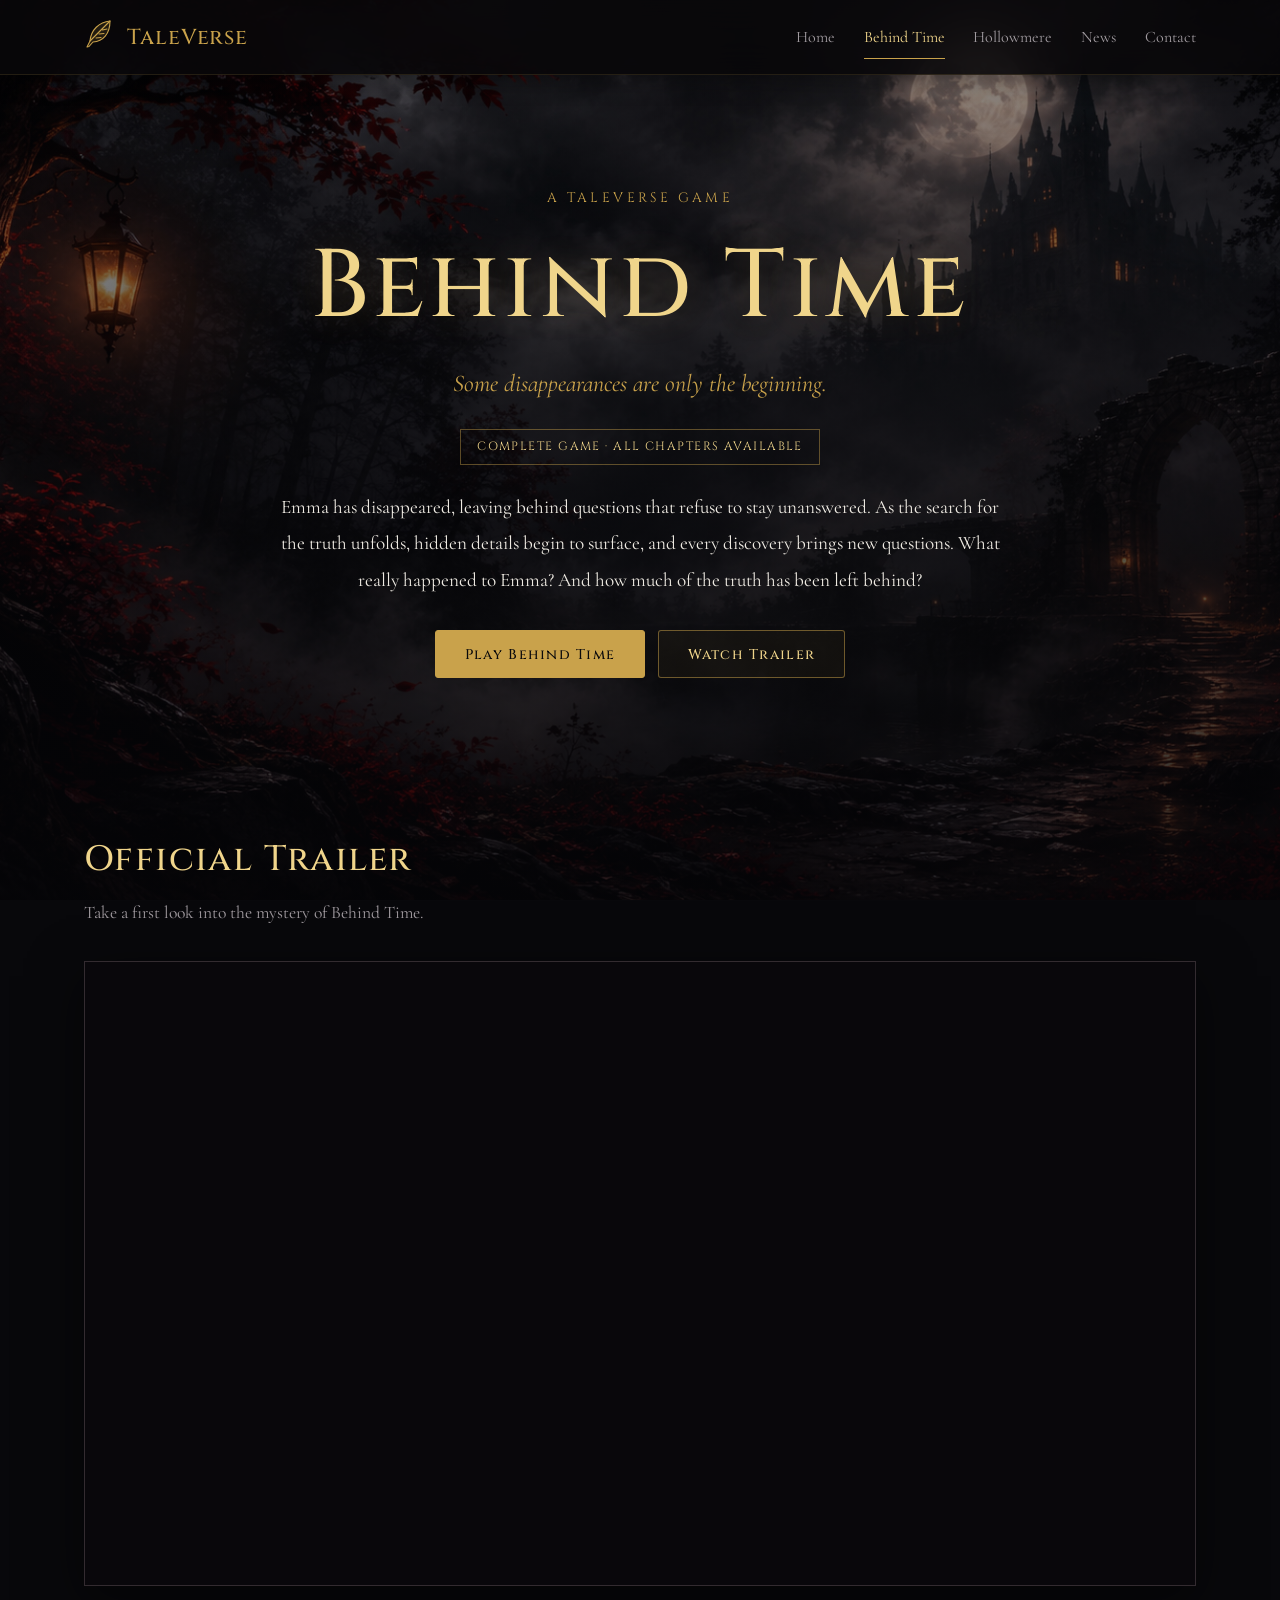
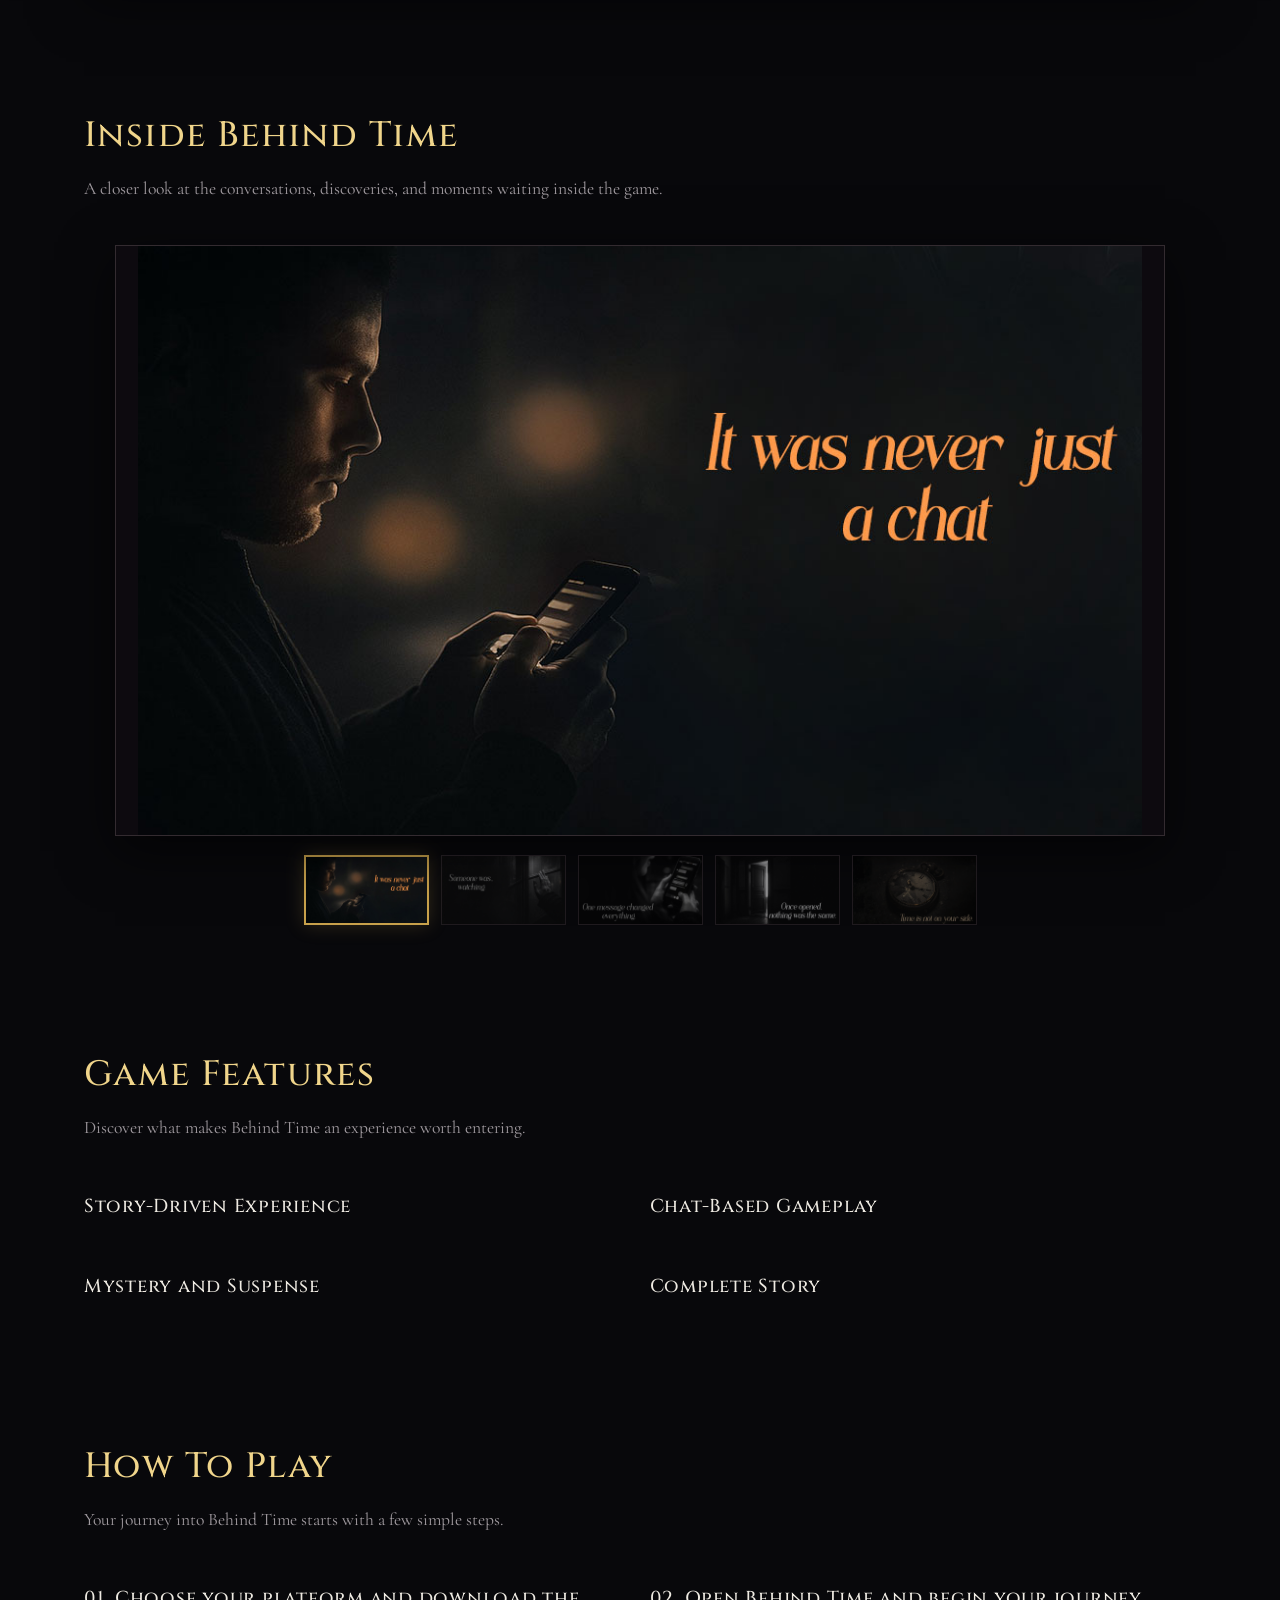
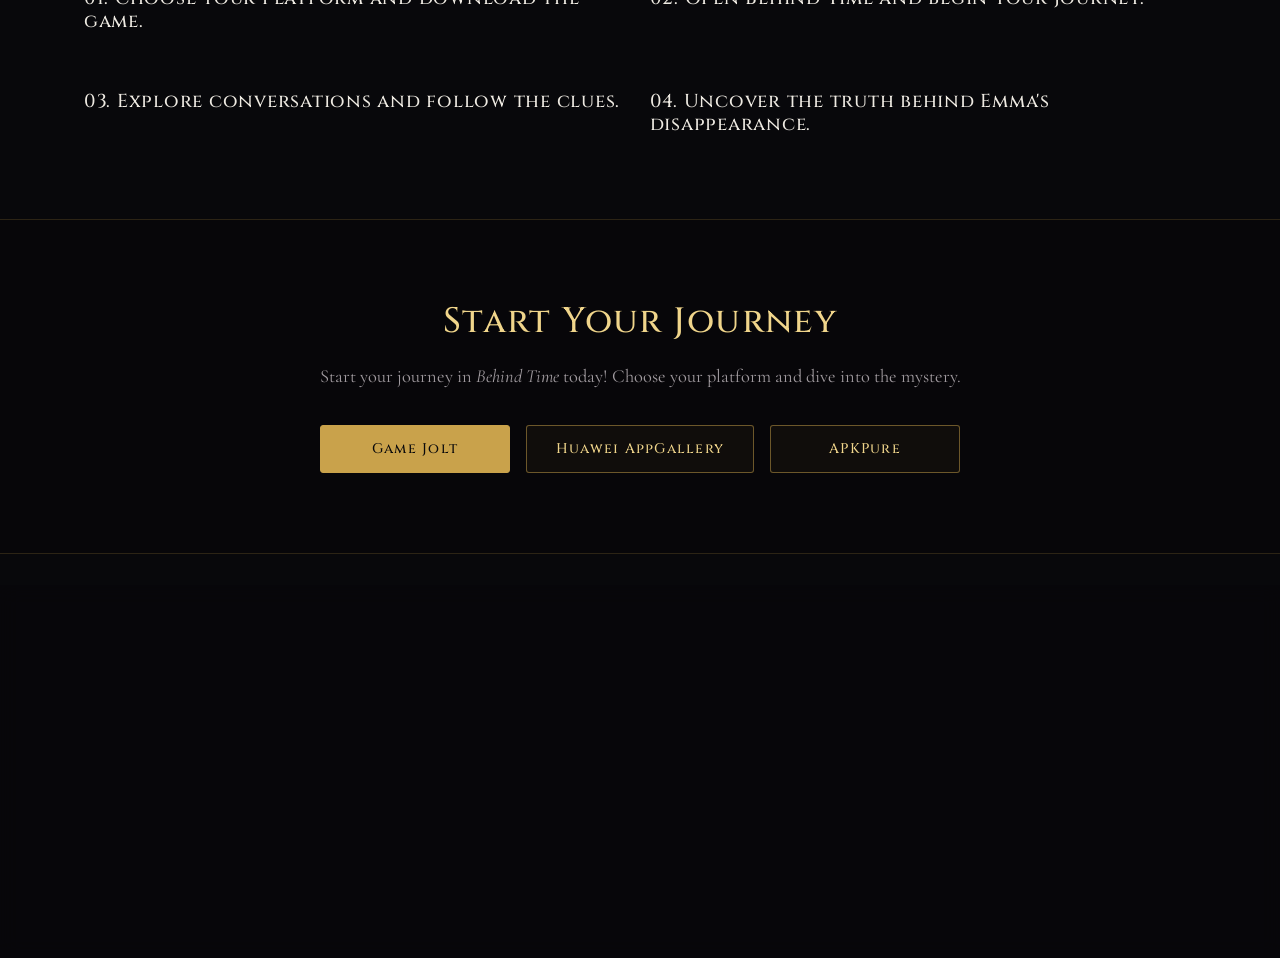
==== commit 9a9f79fd: "Update behind-time.html" ====
--- a/behind-time.html
+++ b/behind-time.html
@@ -67,6 +67,7 @@
       color: var(--text);
       font-size: 1.2rem;
       line-height: 1.9;
+      white-space: pre-line;
     }
 
     .game-status {
@@ -218,6 +219,14 @@
       box-shadow: 0 0 18px #c9a24b35;
     }
 
+    /* FEATURES */
+
+    .feature-grid {
+      display: grid;
+      grid-template-columns: repeat(2, minmax(0, 1fr));
+      gap: 1.2rem;
+    }
+
     /* DOWNLOAD SECTION */
 
     .download-section {
@@ -290,11 +299,10 @@
         gap: 8px;
       }
     }
-
   </style>
 </head>
 
-<body>
+<body data-game="behind-time">
 
 <!-- HEADER -->
 
@@ -315,7 +323,6 @@
   </div>
 </header>
 
-
 <main>
 
   <!-- GAME INTRODUCTION -->
@@ -325,7 +332,7 @@
 
       <div class="game-label">A TaleVerse Game</div>
 
-      <h1>Behind Time</h1>
+      <h1 id="game-title">Behind Time</h1>
 
       <div class="game-subtitle">
         Some disappearances are only the beginning.
@@ -335,15 +342,9 @@
         COMPLETE GAME · ALL CHAPTERS AVAILABLE
       </div>
 
-      <p class="game-description">
+      <p class="game-description" id="game-description">
         Emma has disappeared, leaving behind questions that refuse
         to stay unanswered.
-
-        As the search for the truth unfolds, hidden details begin
-        to surface, and every discovery brings new questions.
-
-        What really happened to Emma? And how much of the truth
-        has been left behind?
       </p>
 
       <div class="game-buttons">
@@ -354,7 +355,6 @@
     </div>
   </section>
 
-
   <!-- PROMOTIONAL VIDEO -->
 
   <section class="game-section" id="trailer">
@@ -366,21 +366,16 @@
         Take a first look into the mystery of Behind Time.
       </p>
 
-      <div class="video-frame">
-
-        <!-- YOUTUBE VIDEO WILL BE ADDED HERE -->
-
+      <div class="video-frame" id="video-content">
         <div class="video-placeholder">
           <span>▶</span>
           <p>Behind Time Official Trailer</p>
           <small>Promotional video coming soon</small>
         </div>
-
       </div>
 
     </div>
   </section>
-
 
   <!-- SCREENSHOTS -->
 
@@ -396,55 +391,23 @@
 
       <div class="screenshot-gallery">
 
-        <!-- MAIN SCREENSHOT -->
-
         <div class="screenshot-main" id="screenshot-main">
           <img
             id="main-screenshot"
-            src="/assets/uploads/behind-time-01.jpg"
-            alt="Behind Time screenshot 1"
+            src=""
+            alt="Behind Time screenshot"
           >
         </div>
 
-        <!-- SCREENSHOT THUMBNAILS -->
-
-        <div class="screenshot-thumbnails">
-
-          <button class="screenshot-thumb active"
-                  type="button"
-                  data-image="/assets/uploads/behind-time-01.jpg"
-                  aria-label="Show screenshot 1">
-            <img src="/assets/uploads/behind-time-01.jpg" alt="">
-          </button>
-
-          <button class="screenshot-thumb"
-                  type="button"
-                  data-image="/assets/uploads/behind-time-02.jpg"
-                  aria-label="Show screenshot 2">
-            <img src="/assets/uploads/behind-time-02.jpg" alt="">
-          </button>
-
-          <button class="screenshot-thumb"
-                  type="button"
-                  data-image="/assets/uploads/behind-time-03.jpg"
-                  aria-label="Show screenshot 3">
-            <img src="/assets/uploads/behind-time-03.jpg" alt="">
-          </button>
-
-          <button class="screenshot-thumb"
-                  type="button"
-                  data-image="/assets/uploads/behind-time-04.jpg"
-                  aria-label="Show screenshot 4">
-            <img src="/assets/uploads/behind-time-04.jpg" alt="">
-          </button>
-
+        <div
+          class="screenshot-thumbnails"
+          id="screenshot-thumbnails">
         </div>
 
       </div>
 
     </div>
   </section>
-
 
   <!-- GAME FEATURES -->
 
@@ -457,33 +420,10 @@
         Discover what makes Behind Time an experience worth entering.
       </p>
 
-      <div class="feature-grid">
-
-        <div class="feature-item">
-          <h3>Story-Driven Experience</h3>
-          <p>Discover a mystery that unfolds through conversations and hidden details.</p>
-        </div>
-
-        <div class="feature-item">
-          <h3>Chat-Based Gameplay</h3>
-          <p>Experience the story through messages, conversations, and digital interactions.</p>
-        </div>
-
-        <div class="feature-item">
-          <h3>Mystery and Suspense</h3>
-          <p>Follow the clues and uncover the truth behind Emma's disappearance.</p>
-        </div>
-
-        <div class="feature-item">
-          <h3>Complete Story</h3>
-          <p>All chapters are available. Experience the full story from beginning to end.</p>
-        </div>
-
-      </div>
-
-    </div>
-  </section>
-
+      <div class="feature-grid" id="features-list"></div>
+
+    </div>
+  </section>
 
   <!-- HOW TO PLAY -->
 
@@ -496,33 +436,10 @@
         Your journey into Behind Time starts with a few simple steps.
       </p>
 
-      <div class="feature-grid">
-
-        <div class="feature-item">
-          <h3>01. Choose Your Platform</h3>
-          <p>Download the game using one of the available platforms below.</p>
-        </div>
-
-        <div class="feature-item">
-          <h3>02. Start the Game</h3>
-          <p>Open Behind Time and begin your journey into Emma's disappearance.</p>
-        </div>
-
-        <div class="feature-item">
-          <h3>03. Explore the Conversations</h3>
-          <p>Read messages, follow conversations, and pay attention to the details.</p>
-        </div>
-
-        <div class="feature-item">
-          <h3>04. Uncover the Truth</h3>
-          <p>Follow the story until the mystery begins to reveal itself.</p>
-        </div>
-
-      </div>
-
-    </div>
-  </section>
-
+      <div class="feature-grid" id="how-to-play-list"></div>
+
+    </div>
+  </section>
 
   <!-- DOWNLOAD LINKS -->
 
@@ -537,37 +454,13 @@
         Choose your platform and dive into the mystery.
       </p>
 
-      <div class="platform-links">
-
-        <a class="btn solid"
-           href="https://gamejolt.com/games/behindTime/989011"
-           target="_blank"
-           rel="noopener noreferrer">
-          GAME JOLT
-        </a>
-
-        <a class="btn"
-           href="https://appgallery.huawei.com/app/C116496701"
-           target="_blank"
-           rel="noopener noreferrer">
-          HUAWEI APPGALLERY
-        </a>
-
-        <a class="btn"
-           href="https://apkpure.com/p/com.taleverse.behindtime"
-           target="_blank"
-           rel="noopener noreferrer">
-          APKPURE
-        </a>
-
-      </div>
+      <div class="platform-links" id="platform-links"></div>
 
     </div>
 
   </section>
 
 </main>
-
 
 <!-- FOOTER -->
 
@@ -595,77 +488,6 @@
   </div>
 </footer>
 
-
-<!-- SCREENSHOT GALLERY SCRIPT -->
-
-<script>
-
-document.addEventListener("DOMContentLoaded", () => {
-  const mainImage = document.getElementById("main-screenshot");
-  const mainContainer = document.getElementById("screenshot-main");
-  const thumbnails = Array.from(
-    document.querySelectorAll(".screenshot-thumb")
-  );
-
-  if (!mainImage || !mainContainer || thumbnails.length === 0) return;
-
-  let currentIndex = 0;
-  let slideTimer;
-
-  function showScreenshot(index) {
-    const thumbnail = thumbnails[index];
-    const imagePath = thumbnail.dataset.image;
-
-    const newImage = new Image();
-
-    newImage.onload = () => {
-      mainImage.classList.add("changing");
-
-      setTimeout(() => {
-        mainImage.src = imagePath;
-        mainImage.alt = thumbnail.getAttribute("aria-label") || "Behind Time screenshot";
-
-        thumbnails.forEach(item => item.classList.remove("active"));
-        thumbnail.classList.add("active");
-
-        mainImage.classList.remove("changing");
-        currentIndex = index;
-      }, 350);
-    };
-
-    newImage.onerror = () => {
-      console.error("Could not load screenshot:", imagePath);
-    };
-
-    newImage.src = imagePath;
-  }
-
-  function nextScreenshot() {
-    const nextIndex = (currentIndex + 1) % thumbnails.length;
-    showScreenshot(nextIndex);
-  }
-
-  function startSlideshow() {
-    clearInterval(slideTimer);
-    slideTimer = setInterval(nextScreenshot, 5000);
-  }
-
-  thumbnails.forEach((thumbnail, index) => {
-    thumbnail.addEventListener("click", () => {
-      showScreenshot(index);
-      startSlideshow();
-    });
-  });
-
-  mainContainer.addEventListener("click", () => {
-    window.open(mainImage.src, "_blank", "noopener");
-  });
-
-  startSlideshow();
-});
-
-</script>
-
 <script src="/assets/app.js"></script>
 
 </body>
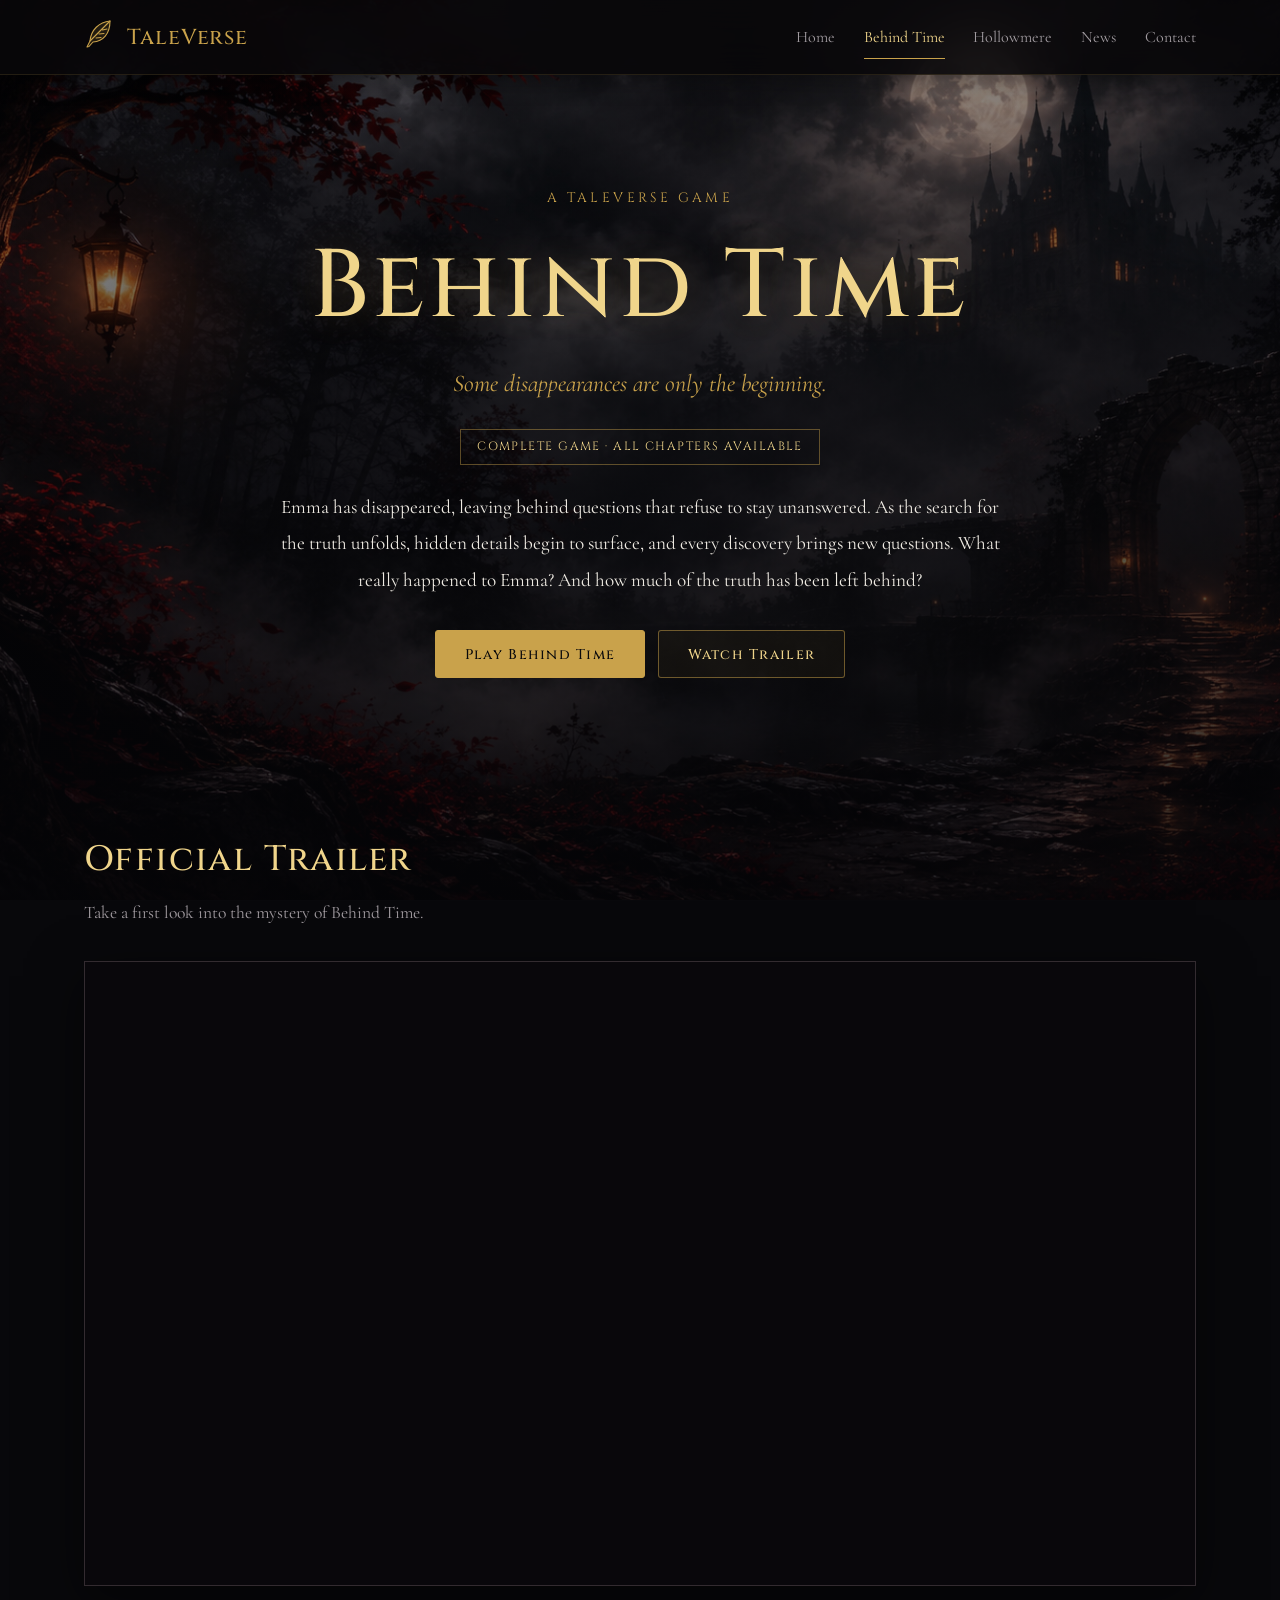
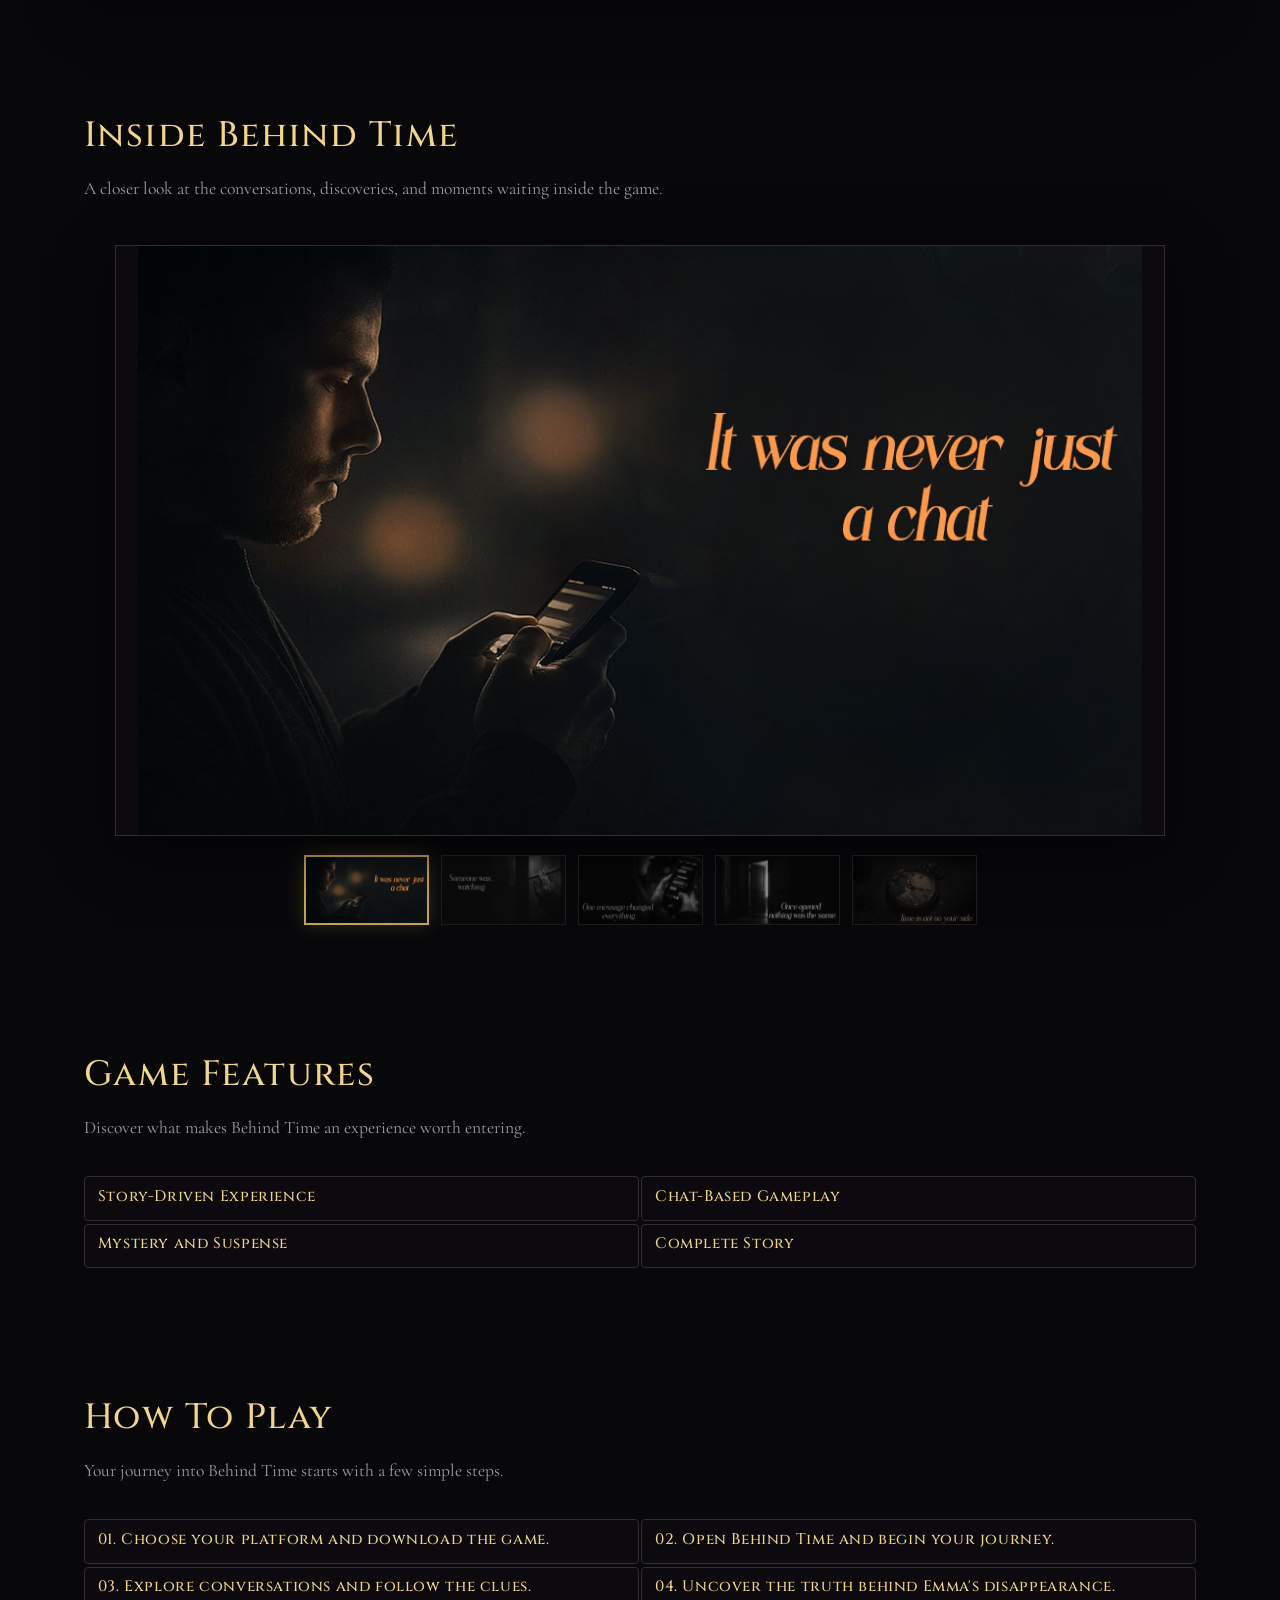
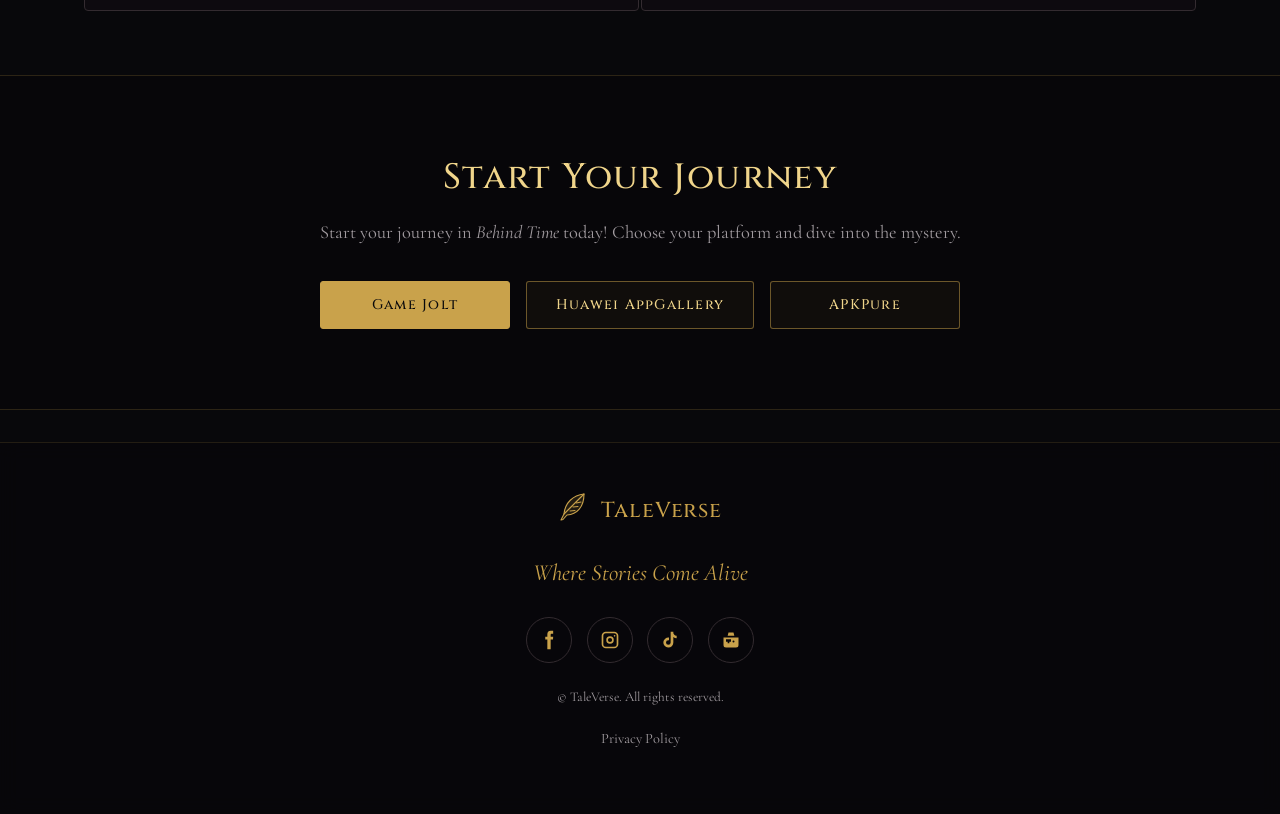
==== commit 62d55fb4: "Update behind-time.html" ====
--- a/behind-time.html
+++ b/behind-time.html
@@ -221,11 +221,33 @@
 
     /* FEATURES */
 
-    .feature-grid {
-      display: grid;
-      grid-template-columns: repeat(2, minmax(0, 1fr));
-      gap: 1.2rem;
-    }
+.feature-grid {
+  display: grid;
+  grid-template-columns: repeat(2, minmax(0, 1fr));
+  gap: .1rem;
+  align-items: start;
+  row-gap: .15rem;
+  column-gap: .15rem;
+}
+
+.feature-grid .feature-item {
+  margin: 0;
+  padding: .6rem .8rem;
+  min-height: 0;
+  height: auto;
+}
+
+.feature-grid .feature-item h3 {
+  font-size: .95rem;
+  line-height: 1.3;
+  margin-bottom: .25rem;
+}
+
+.feature-grid .feature-item p {
+  font-size: .85rem;
+  line-height: 1.4;
+  margin: 0;
+}
 
     /* DOWNLOAD SECTION */
 
--- a/assets/style.css
+++ b/assets/style.css
@@ -339,6 +339,52 @@
   text-align: right;
 }
 
+/* GAME FEATURES AND HOW TO PLAY */
+
+.feature-grid {
+  display: grid;
+  grid-template-columns: repeat(2, minmax(0, 1fr));
+  gap: 8px;
+  align-items: start;
+  grid-auto-flow: row;
+}
+
+.feature-grid .feature-item {
+  min-width: 0;
+  min-height: 0;
+  height: auto;
+  align-self: start;
+  margin: 0;
+  padding: 12px 15px;
+
+  background: rgba(15, 12, 16, .82);
+  border: 1px solid var(--line);
+  border-radius: 4px;
+
+  transition:
+    border-color .25s ease,
+    background .25s ease;
+}
+
+.feature-grid .feature-item:hover {
+  border-color: #c9a24b80;
+  background: rgba(29, 25, 32, .92);
+}
+
+.feature-grid .feature-item h3 {
+  margin: 0;
+  font-size: 1rem;
+  line-height: 1.35;
+  color: var(--gold2);
+}
+
+.feature-grid .feature-item p {
+  margin: 6px 0 0;
+  color: var(--mute);
+  font-size: .9rem;
+  line-height: 1.45;
+}
+
 /* CONTACT FORM */
 
 form {
@@ -488,6 +534,11 @@
     gap: 1.3rem;
   }
 
+  .feature-grid {
+    grid-template-columns: 1fr;
+    gap: 7px;
+  }
+
   .card.featured {
     flex-direction: column;
   }
